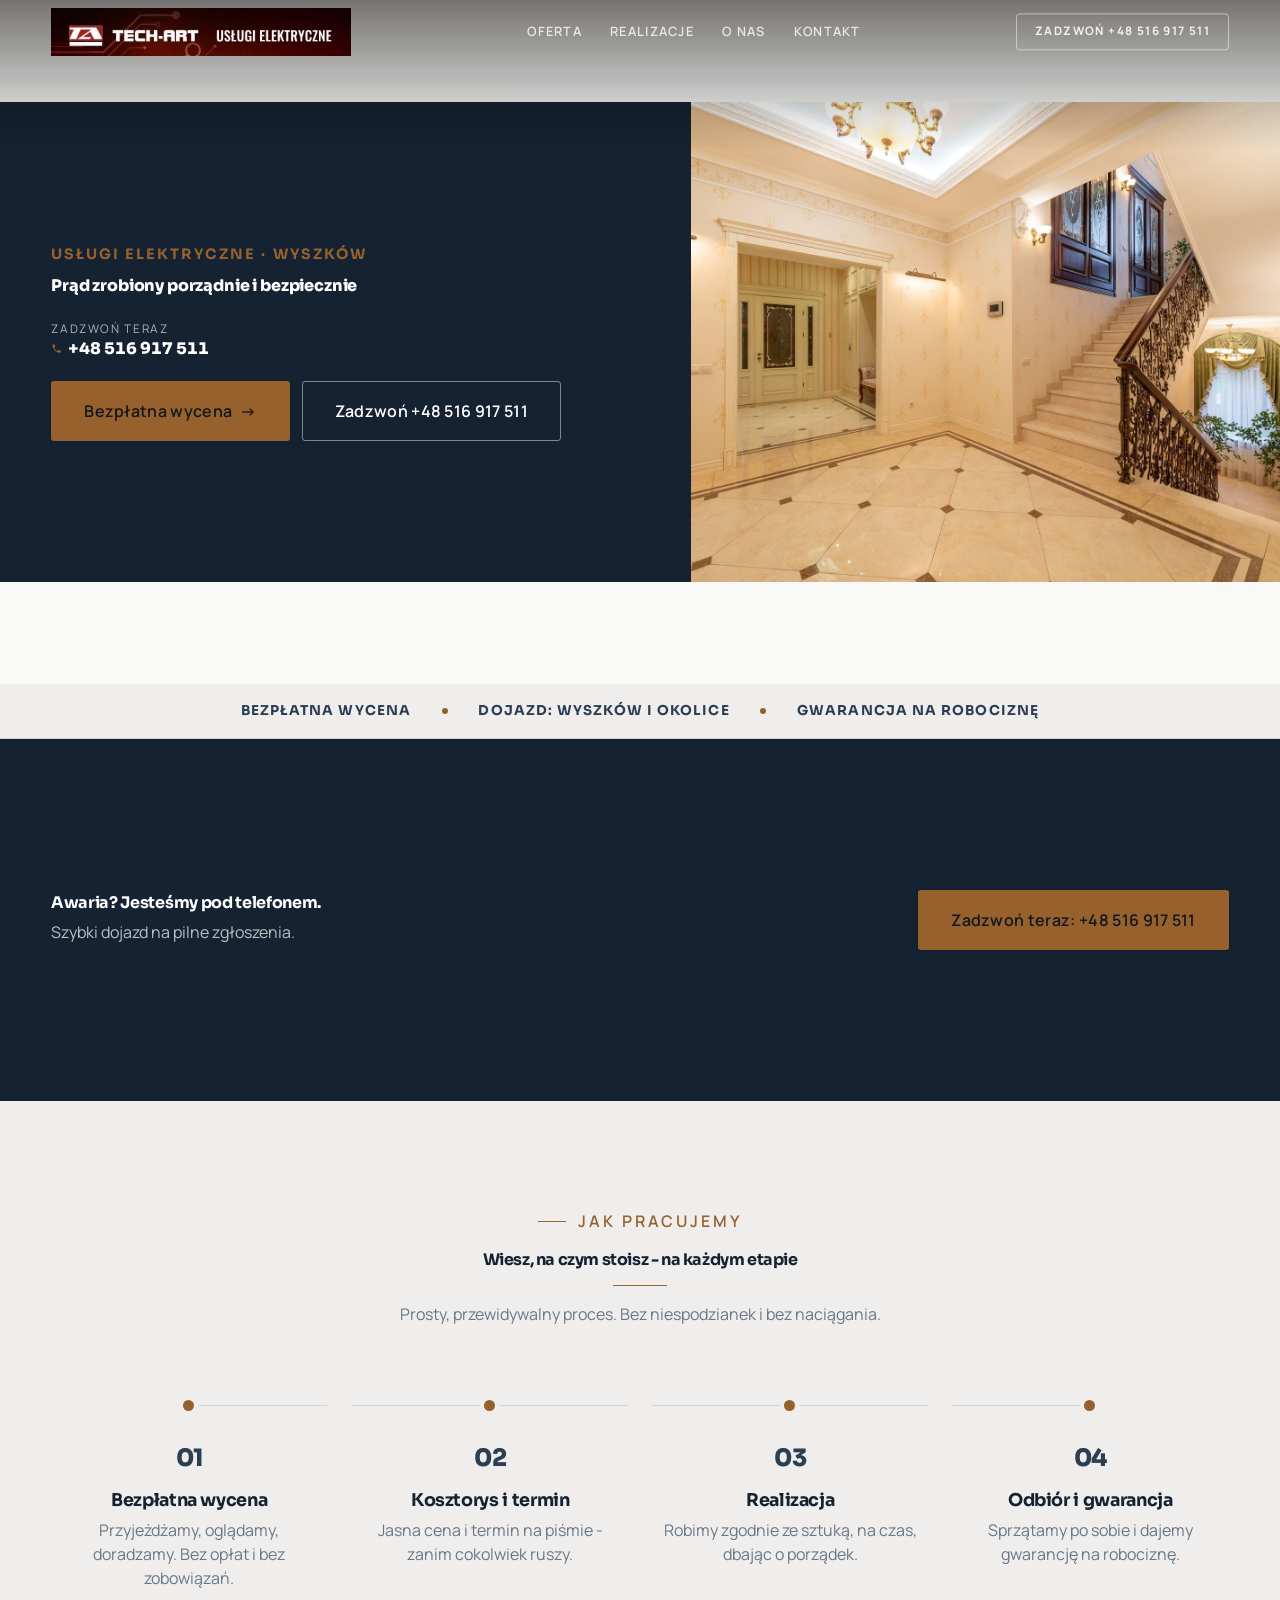
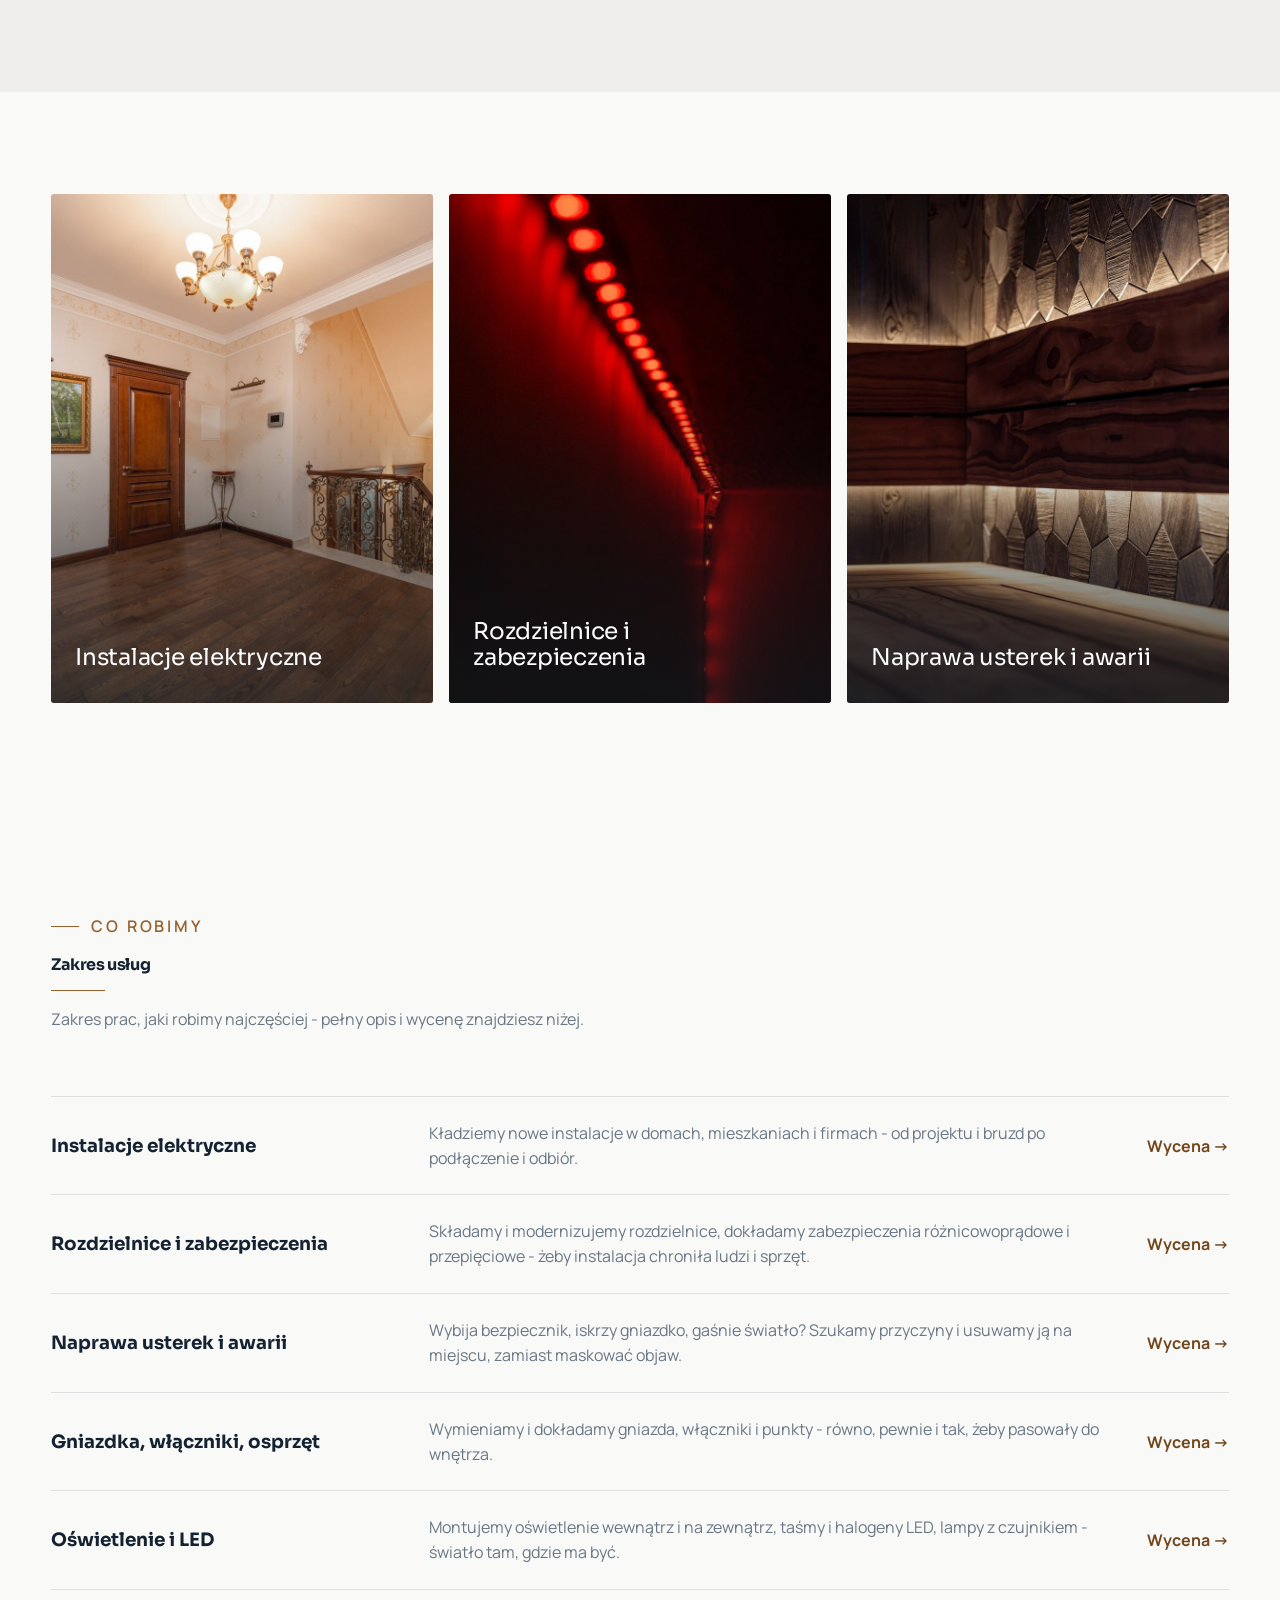
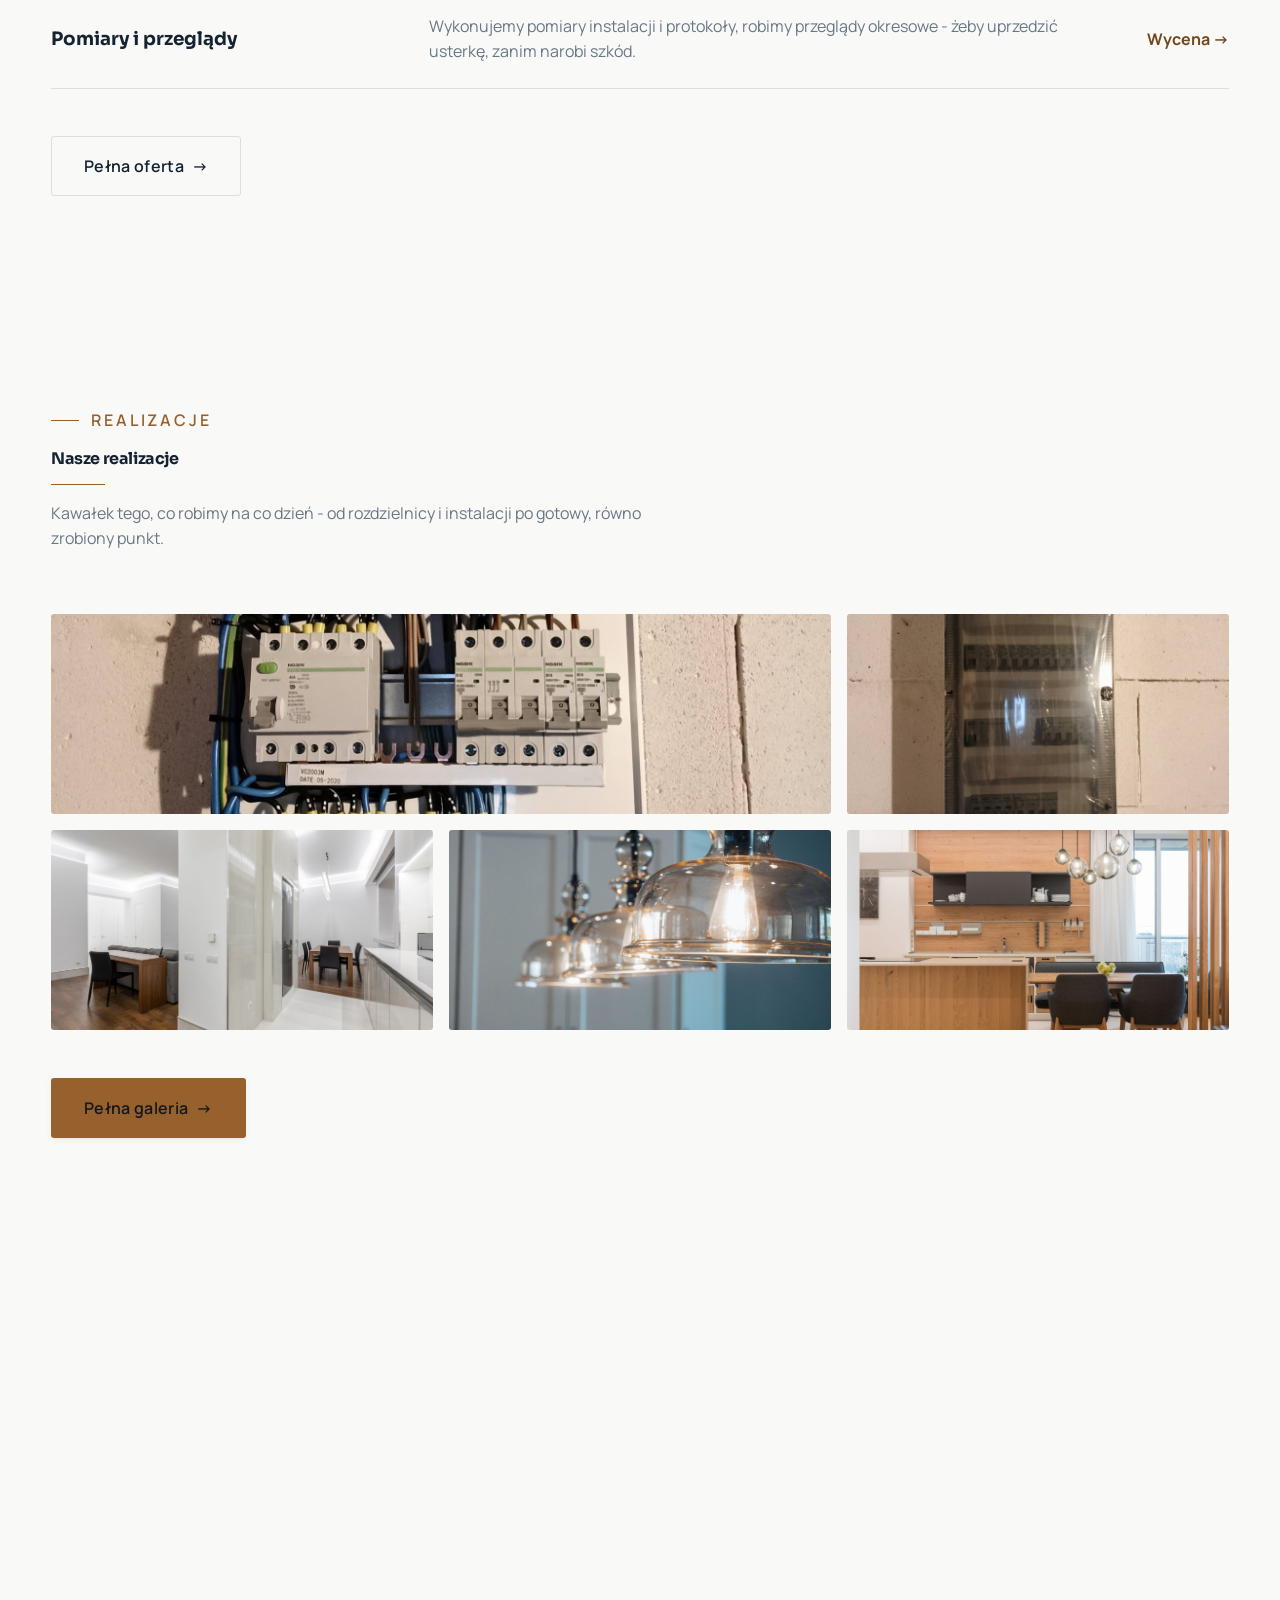
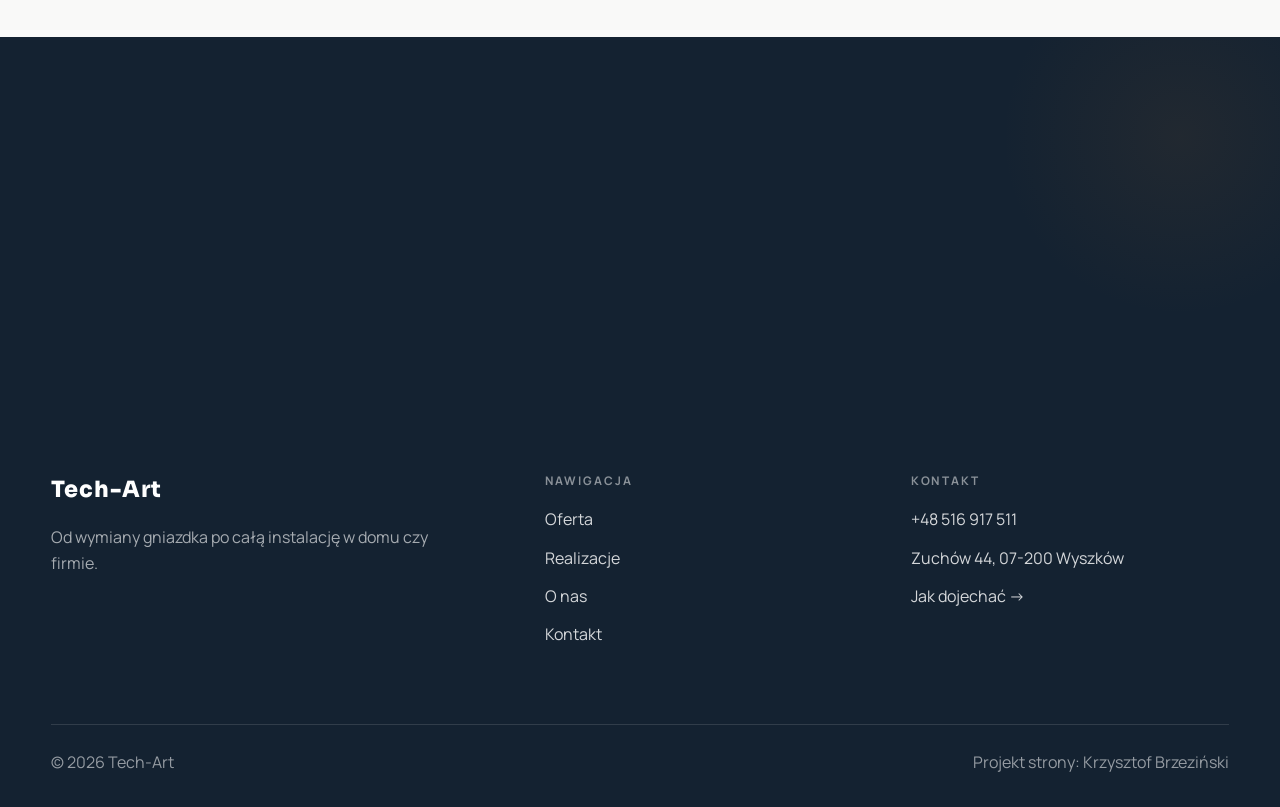
==== index.html @ 869742fd "Tech-Art - strona demo (usługi elektryczne, Wyszków)" ====
<!DOCTYPE html>
<html lang="pl">
<head>
<meta charset="UTF-8">
<meta name="viewport" content="width=device-width, initial-scale=1.0">
<title>Tech-Art - Elektryk · Wyszków</title>
<meta name="description" content="Tech-Art - usługi elektryczne, Wyszków i okolice. Instalacje, przyłącza, rozdzielnice, naprawa usterek i awarii, montaż oświetlenia i osprzętu. Pomiary i uprawnienia, wycena przed pracą, sprawny dojazd. Zadzwoń i umów termin.">
<link rel="preconnect" href="https://fonts.googleapis.com">
<link rel="preconnect" href="https://fonts.gstatic.com" crossorigin>
<link href="https://fonts.googleapis.com/css2?family=Sora:wght@600;700;800&family=Manrope:wght@400;500;600&display=swap" rel="stylesheet">
<link rel="stylesheet" href="assets/styles.css">
</head>
<body>

<header class="nav">
  <div class="wrap nav-inner">
    <a class="brand brand-has-logo" href="index.html"><img class="brand-logo" src="img/logo.png" alt="Tech-Art"></a>
    <nav class="nav-links">
      <a href="oferta.html">Oferta</a>
      <a href="realizacje.html">Realizacje</a>
      <a href="o-nas.html">O nas</a>
      <a href="kontakt.html">Kontakt</a>
      <a href="tel:+48516917511" class="btn btn-accent">Zadzwoń +48 516 917 511</a>
    </nav>
    <button class="nav-toggle" aria-label="Menu"><span></span><span></span><span></span></button>
  </div>
</header>

<section class="hero-fach">
  <img class="hf-photo" src="img/g3.jpg" alt="Tech-Art">
  <div class="hf-panel">
      <span class="hf-kicker">Usługi elektryczne · Wyszków</span>
      <h1 class="hf-title">Prąd zrobiony porządnie i bezpiecznie</h1>
      <a class="hf-phone" href="tel:+48516917511"><span class="hf-phone-lab">Zadzwoń teraz</span><span class="hf-phone-num"><svg class="ico-tel" width="16" height="16" viewBox="0 0 24 24" fill="none" aria-hidden="true"><path d="M6.6 10.8a15.5 15.5 0 0 0 6.6 6.6l2.2-2.2a1 1 0 0 1 1-.24 11.4 11.4 0 0 0 3.6.58 1 1 0 0 1 1 1V20a1 1 0 0 1-1 1A17 17 0 0 1 3 4a1 1 0 0 1 1-1h3.5a1 1 0 0 1 1 1c0 1.25.2 2.46.58 3.6a1 1 0 0 1-.25 1l-2.23 2.2Z" fill="currentColor"/></svg> +48 516 917 511</span></a>
      <div class="hf-actions">
        <a href="kontakt.html" class="btn btn-accent">Bezpłatna wycena <span class="arr">→</span></a>
        <a href="tel:+48516917511" class="btn btn-ghost hf-ghost">Zadzwoń +48 516 917 511</a>
      </div>
  </div>
</section>
<section class="fach-promise">
  <div class="wrap">
    <ul class="fp-row reveal"><li>Bezpłatna wycena</li><li>Dojazd: Wyszków i okolice</li><li>Gwarancja na robociznę</li></ul>
  </div>
</section>
<section class="awaria">
  <div class="wrap">
      <div class="reveal">
        <h3>Awaria? Jesteśmy pod telefonem.</h3>
        <p>Szybki dojazd na pilne zgłoszenia.</p>
      </div>
      <a class="btn btn-accent" href="tel:+48516917511">Zadzwoń teraz: +48 516 917 511</a>
  </div>
</section>
<section class="proces fachowcy">
  <div class="wrap">
    <div class="head center reveal">
      <span class="eyebrow">Jak pracujemy</span>
      <h2>Wiesz, na czym stoisz - na każdym etapie</h2>
      <p>Prosty, przewidywalny proces. Bez niespodzianek i bez naciągania.</p>
    </div>
    <ol class="proces-line">
      <li class="reveal"><span class="pno">01</span><h3>Bezpłatna wycena</h3><p>Przyjeżdżamy, oglądamy, doradzamy. Bez opłat i bez zobowiązań.</p></li>
      <li class="reveal"><span class="pno">02</span><h3>Kosztorys i termin</h3><p>Jasna cena i termin na piśmie - zanim cokolwiek ruszy.</p></li>
      <li class="reveal"><span class="pno">03</span><h3>Realizacja</h3><p>Robimy zgodnie ze sztuką, na czas, dbając o porządek.</p></li>
      <li class="reveal"><span class="pno">04</span><h3>Odbiór i gwarancja</h3><p>Sprzątamy po sobie i dajemy gwarancję na robociznę.</p></li>
    </ol>
  </div>
</section>
<section class="gateways-band">
  <div class="wrap">
    <div class="gateways">
      <a href="oferta.html" class="gateway reveal"><img src="img/g4.jpg" alt="Instalacje elektryczne" loading="lazy"><span class="g-ttl">Instalacje elektryczne</span></a>
      <a href="oferta.html" class="gateway reveal"><img src="img/g5.jpg" alt="Rozdzielnice i zabezpieczenia" loading="lazy"><span class="g-ttl">Rozdzielnice i zabezpieczenia</span></a>
      <a href="oferta.html" class="gateway reveal"><img src="img/g6.jpg" alt="Naprawa usterek i awarii" loading="lazy"><span class="g-ttl">Naprawa usterek i awarii</span></a>
    </div>
  </div>
</section>
<section class="fach-uslugi">
  <div class="wrap">
    <div class="head reveal">
      <span class="eyebrow">Co robimy</span>
      <h2>Zakres usług</h2>
      <p>Zakres prac, jaki robimy najczęściej - pełny opis i wycenę znajdziesz niżej.</p>
    </div>
    <ul class="fu-list">
      <li class="fu-row reveal"><div class="fu-name">Instalacje elektryczne</div><div class="fu-desc">Kładziemy nowe instalacje w domach, mieszkaniach i firmach - od projektu i bruzd po podłączenie i odbiór.</div><a class="fu-cta" href="kontakt.html">Wycena <span class="arr">→</span></a></li>
      <li class="fu-row reveal"><div class="fu-name">Rozdzielnice i zabezpieczenia</div><div class="fu-desc">Składamy i modernizujemy rozdzielnice, dokładamy zabezpieczenia różnicowoprądowe i przepięciowe - żeby instalacja chroniła ludzi i sprzęt.</div><a class="fu-cta" href="kontakt.html">Wycena <span class="arr">→</span></a></li>
      <li class="fu-row reveal"><div class="fu-name">Naprawa usterek i awarii</div><div class="fu-desc">Wybija bezpiecznik, iskrzy gniazdko, gaśnie światło? Szukamy przyczyny i usuwamy ją na miejscu, zamiast maskować objaw.</div><a class="fu-cta" href="kontakt.html">Wycena <span class="arr">→</span></a></li>
      <li class="fu-row reveal"><div class="fu-name">Gniazdka, włączniki, osprzęt</div><div class="fu-desc">Wymieniamy i dokładamy gniazda, włączniki i punkty - równo, pewnie i tak, żeby pasowały do wnętrza.</div><a class="fu-cta" href="kontakt.html">Wycena <span class="arr">→</span></a></li>
      <li class="fu-row reveal"><div class="fu-name">Oświetlenie i LED</div><div class="fu-desc">Montujemy oświetlenie wewnątrz i na zewnątrz, taśmy i halogeny LED, lampy z czujnikiem - światło tam, gdzie ma być.</div><a class="fu-cta" href="kontakt.html">Wycena <span class="arr">→</span></a></li>
      <li class="fu-row reveal"><div class="fu-name">Pomiary i przeglądy</div><div class="fu-desc">Wykonujemy pomiary instalacji i protokoły, robimy przeglądy okresowe - żeby uprzedzić usterkę, zanim narobi szkód.</div><a class="fu-cta" href="kontakt.html">Wycena <span class="arr">→</span></a></li>
    </ul>
    <div style="margin-top:var(--space-7)" class="reveal"><a href="oferta.html" class="btn btn-ghost">Pełna oferta <span class="arr">→</span></a></div>
  </div>
</section>
<section>
  <div class="wrap">
    <div class="head reveal">
      <span class="eyebrow">Realizacje</span>
      <h2>Nasze realizacje</h2>
      <p>Kawałek tego, co robimy na co dzień - od rozdzielnicy i instalacji po gotowy, równo zrobiony punkt.</p>
    </div>
    <div class="gallery">
      <div class="tile t-two3 reveal"><img src="img/g1.jpg" alt="Instalacja i podłączenie" loading="lazy"><div class="cap">Instalacja i podłączenie</div></div>
      <div class="tile t-third reveal"><img src="img/g2.jpg" alt="Rozdzielnica" loading="lazy"><div class="cap">Rozdzielnica</div></div>
      <div class="tile t-third reveal"><img src="img/g7.jpg" alt="Oświetlenie wnętrza" loading="lazy"><div class="cap">Oświetlenie wnętrza</div></div>
      <div class="tile t-third reveal"><img src="img/g8.jpg" alt="Tech-Art" loading="lazy"></div>
      <div class="tile t-third reveal"><img src="img/g9.jpg" alt="Tech-Art" loading="lazy"></div>
    </div>
    <div style="margin-top:var(--space-7)" class="reveal"><a href="realizacje.html" class="btn btn-accent">Pełna galeria <span class="arr">→</span></a></div>
  </div>
</section>
<section class="obszar">
  <div class="wrap">
    <div class="head center reveal">
      <span class="eyebrow">Obszar działania</span>
      <h2>Dojeżdżamy do Ciebie</h2>
    </div>
    <ul class="obszar-list reveal"><li class="is-home">Wyszków</li><li>+ okolice</li></ul>
  </div>
</section>
<section class="cta">
  <div class="wrap">
    <div class="reveal">
      <span class="eyebrow">Współpraca</span>
      <h2>Potrzebujesz fachowca? Wycenimy za darmo.</h2>
      <p>Zadzwoń lub napisz - przyjedziemy, obejrzymy i podamy jasną cenę. Bez zobowiązań.</p>
    </div>
    <div class="cta-actions reveal">
      <a href="kontakt.html" class="btn btn-light">Bezpłatna wycena <span class="arr">→</span></a>
      <a href="tel:+48516917511" class="btn btn-ghost" style="color:#fff;border-color:rgba(255,255,255,.3)">+48 516 917 511</a>
    </div>
  </div>
</section>

<footer>
  <div class="wrap">
    <div class="foot-grid">
      <div class="foot-brand">
        <div class="name">Tech-Art</div>
        <p>Od wymiany gniazdka po całą instalację w domu czy firmie.</p>
      </div>
      <div class="foot-col">
        <h4>Nawigacja</h4>
        <a href="oferta.html">Oferta</a>
        <a href="realizacje.html">Realizacje</a>
        <a href="o-nas.html">O nas</a>
        <a href="kontakt.html">Kontakt</a>
      </div>
      <div class="foot-col">
        <h4>Kontakt</h4>
        <a href="tel:+48516917511">+48 516 917 511</a>
        <p>Zuchów 44, 07-200 Wyszków</p>
        <a href="https://maps.google.com/?cid=8040928543461426084&g_mp=CiVnb29nbGUubWFwcy5wbGFjZXMudjEuUGxhY2VzLkdldFBsYWNlEAIYBCAA" target="_blank" rel="noopener">Jak dojechać →</a>
      </div>
    </div>
    <div class="foot-bot">
      <span>© 2026 Tech-Art</span>
      <span>Projekt strony: Krzysztof Brzeziński</span>
    </div>
  </div>
</footer>
<div class="sticky-call"><a class="sc-call" href="tel:+48516917511"><svg class="ico-tel" width="16" height="16" viewBox="0 0 24 24" fill="none" aria-hidden="true"><path d="M6.6 10.8a15.5 15.5 0 0 0 6.6 6.6l2.2-2.2a1 1 0 0 1 1-.24 11.4 11.4 0 0 0 3.6.58 1 1 0 0 1 1 1V20a1 1 0 0 1-1 1A17 17 0 0 1 3 4a1 1 0 0 1 1-1h3.5a1 1 0 0 1 1 1c0 1.25.2 2.46.58 3.6a1 1 0 0 1-.25 1l-2.23 2.2Z" fill="currentColor"/></svg> Zadzwoń</a><a class="sc-quote" href="kontakt.html">Bezpłatna wycena</a></div>

<script src="assets/main.js"></script>
</body>
</html>
---- assets/styles.css ----
/* ============================================================
   STOLBASZ — premium, architektoniczny B2B fit-out
   Jasna paleta, zero brązu. System wg premium-web-craft.
   Projekt strony: Krzysztof Brzeziński
   ============================================================ */

:root{
  /* PALETA — jasna, architektoniczna, chłodna */
  --paper:#f5f7fa;          /* główne tło */
  --paper-2:#e7edf3;        /* sekcje alternatywne (chłodny jasny szary) */
  --paper-3:#e7edf3;        /* delikatne wypełnienia */
  --ink:#142231;            /* tekst główny — chłodny grafit */
  --ink-soft:#2c3e52;       /* nagłówki drugorzędne */
  --muted:#697785;          /* tekst poboczny */
  --line:rgba(20,34,49,.12);/* hairline */
  --accent:#e8a00c;         /* stonowany petrol-slate — jedyny akcent */
  --accent-d:#c47f06;
  --accent-soft:rgba(232,160,12,.10);
  --dark:#142231;           /* sekcje ciemne (stopka/CTA) */

  /* ODSTĘPY — skala 4/8 */
  --space-1:4px; --space-2:8px; --space-3:12px; --space-4:16px; --space-5:24px;
  --space-6:32px; --space-7:48px; --space-8:64px; --space-9:96px; --space-10:128px;

  /* TYPOGRAFIA — fluid clamp() */
  --text-sm:clamp(.82rem,.8rem+.1vw,.9rem);
  --text-base:clamp(1rem,.97rem+.15vw,1.1rem);
  --text-lg:clamp(1.12rem,1.05rem+.3vw,1.3rem);
  --text-h3:clamp(1.2rem,1.1rem+.5vw,1.5rem);
  --text-h2:clamp(1.9rem,1.5rem+1.9vw,2.8rem);
  --text-h1:clamp(2.6rem,1.9rem+3.6vw,4.6rem);

  /* PROMIENIE — architektoniczne, raczej ostre */
  --r-sm:3px; --r-md:6px; --r-lg:10px;

  /* RUCH */
  --ease:cubic-bezier(.25,.46,.45,.94); --dur:.24s;

  /* CIENIE — miękkie, warstwowe */
  --sh-sm:0 1px 2px rgba(16,24,32,.04), 0 2px 8px rgba(16,24,32,.05);
  --sh-md:0 2px 6px rgba(16,24,32,.05), 0 12px 28px -8px rgba(16,24,32,.12);
  --sh-lg:0 6px 14px rgba(16,24,32,.07), 0 26px 56px -18px rgba(16,24,32,.22);

  --hairline:1px solid var(--line);

  --font-display:'Sora','Manrope',sans-serif;
  --font-body:'Manrope',sans-serif;
}

*{box-sizing:border-box;margin:0;padding:0}
html{scroll-behavior:smooth}
body{
  font-family:var(--font-body);
  font-size:var(--text-base);
  line-height:1.65;
  color:var(--ink);
  background:var(--paper);
  -webkit-font-smoothing:antialiased;
  text-rendering:optimizeLegibility;
}
img{max-width:100%;display:block}
a{color:inherit;text-decoration:none}

.wrap{width:min(92%,1180px);margin-inline:auto}
section{padding-block:clamp(52px,6.5vw,96px)}

h1,h2,h3{font-family:var(--font-display);font-weight:700;line-height:1.08;letter-spacing:-.02em;color:var(--ink)}
h1{font-size:var(--text-h1);letter-spacing:-.035em}
h2{font-size:var(--text-h2);letter-spacing:-.025em}
h3{font-size:var(--text-h3)}
p{max-width:65ch}

.eyebrow{
  font-family:var(--font-body);
  font-size:var(--text-sm);
  font-weight:600;
  letter-spacing:.18em;
  text-transform:uppercase;
  color:var(--accent);
  display:inline-flex;align-items:center;gap:var(--space-3);
}
.eyebrow::before{content:"";width:28px;height:1px;background:var(--accent);display:inline-block}

.muted{color:var(--muted)}
.lead{font-size:var(--text-lg);line-height:1.55;color:var(--ink-soft);max-width:50ch}

/* ---------- BUTTONS ---------- */
.btn{
  display:inline-flex;align-items:center;gap:var(--space-2);
  font-weight:600;font-size:var(--text-sm);letter-spacing:.02em;
  padding:var(--space-4) var(--space-6);
  border-radius:var(--r-sm);
  transition:transform var(--dur) var(--ease),box-shadow var(--dur) var(--ease),background var(--dur) var(--ease);
  cursor:pointer;border:1px solid transparent;
}
.btn-accent{background:var(--accent);color:#fff;box-shadow:var(--sh-sm)}
.btn-accent:hover{background:var(--accent-d);transform:translateY(-2px);box-shadow:var(--sh-md)}
.btn-accent:active{transform:translateY(0);box-shadow:var(--sh-sm)}
.btn-ghost{background:transparent;color:var(--ink);border-color:var(--line)}
.btn-ghost:hover{border-color:var(--accent);color:var(--accent);transform:translateY(-2px)}
.btn-light{background:#fff;color:var(--ink);box-shadow:var(--sh-sm)}
.btn-light:hover{transform:translateY(-2px);box-shadow:var(--sh-md)}
.btn .arr{transition:transform var(--dur) var(--ease)}
.btn:hover .arr{transform:translateX(4px)}

/* ---------- NAV ---------- */
.nav{
  position:sticky;top:0;z-index:50;
  background:color-mix(in srgb,var(--paper) 88%,transparent);
  backdrop-filter:saturate(140%) blur(10px);
  border-bottom:var(--hairline);
}
.nav-inner{display:flex;align-items:center;justify-content:space-between;height:72px}
.brand{display:flex;flex-direction:column;line-height:1}
.brand .name{font-family:var(--font-display);font-weight:800;font-size:1.35rem;letter-spacing:.04em}
.brand .sub{font-size:.62rem;letter-spacing:.34em;text-transform:uppercase;color:var(--muted);margin-top:5px}
.nav-links{display:flex;align-items:center;gap:var(--space-6)}
.nav-links a{font-size:var(--text-sm);font-weight:500;color:var(--ink-soft);position:relative;padding-block:4px;transition:color var(--dur) var(--ease)}
.nav-links a::after{content:"";position:absolute;left:0;bottom:0;width:0;height:1.5px;background:var(--accent);transition:width var(--dur) var(--ease)}
.nav-links a:hover,.nav-links a.active{color:var(--ink)}
.nav-links a:hover::after,.nav-links a.active::after{width:100%}
.nav-links .btn{padding:var(--space-2) var(--space-5)}
/* przyciski w nav: właściwy kolor (przebij .nav-links a) + bez podkreślenia */
.nav-links a.btn-accent{color:#fff}
.nav-links a.btn-ghost,.nav-links a.btn-light{color:var(--ink)}
.nav-links a.btn::after{display:none}
.nav-toggle{display:none;background:none;border:none;cursor:pointer;flex-direction:column;gap:5px;padding:8px}
.nav-toggle span{width:24px;height:2px;background:var(--ink);transition:var(--dur)}

/* ---------- HERO (split) ---------- */
.hero{position:relative;overflow:hidden;border-bottom:var(--hairline)}
.hero-grid{display:grid;grid-template-columns:1.05fr .95fr;gap:clamp(24px,4vw,60px);align-items:center;
  padding-block:clamp(36px,4.5vw,64px)}
.hero-copy .eyebrow{margin-bottom:var(--space-5)}
.hero-copy h1{margin-bottom:var(--space-5)}
.hero-copy .lead{margin-bottom:var(--space-7)}
.hero-actions{display:flex;flex-wrap:wrap;gap:var(--space-4)}
.hero-art{position:relative;aspect-ratio:4/3;border-radius:var(--r-lg);overflow:hidden;box-shadow:var(--sh-lg)}
.hero-art img{width:100%;height:100%;object-fit:cover}
.hero-art::after{content:"";position:absolute;inset:0;background:linear-gradient(180deg,transparent 55%,rgba(18,24,28,.28))}
.hero-badge{position:absolute;left:var(--space-5);bottom:var(--space-5);z-index:2;
  background:rgba(252,252,251,.94);backdrop-filter:blur(4px);
  border-radius:var(--r-md);padding:var(--space-4) var(--space-5);box-shadow:var(--sh-md);max-width:78%}
.hero-badge strong{display:block;font-family:var(--font-display);font-size:1rem;letter-spacing:-.01em}
.hero-badge span{font-size:var(--text-sm);color:var(--muted)}

/* ---------- HERO duży / kinowy (strona główna) ---------- */
.hero-cine{position:relative;min-height:clamp(560px,82vh,840px);min-height:clamp(560px,82svh,840px);display:flex;align-items:center;overflow:hidden;border-bottom:var(--hairline)}
.hero-cine>img{position:absolute;inset:0;width:100%;height:100%;object-fit:cover;z-index:0}
.hero-cine::after{content:"";position:absolute;inset:0;z-index:1;
  background:linear-gradient(95deg,rgba(13,18,23,.86) 0%,rgba(13,18,23,.64) 32%,rgba(13,18,23,.24) 62%,rgba(13,18,23,.04) 100%)}
.hero-cine .wrap{position:relative;z-index:2;padding-block:var(--space-8)}
.hero-cine .hero-copy{max-width:660px}
.hero-cine .eyebrow{color:#fff;margin-bottom:var(--space-5)}
.hero-cine .eyebrow::before{background:#fff}
.hero-cine h1{color:#fff;margin-bottom:var(--space-5);font-size:clamp(2.9rem,2rem+4.4vw,5.2rem)}
.hero-cine .lead{color:rgba(255,255,255,.92);max-width:48ch;margin-bottom:var(--space-7)}
.hero-cine .hero-actions{display:flex;flex-wrap:wrap;gap:var(--space-4)}
@media(max-width:680px){
  .hero-cine{min-height:clamp(520px,76vh,640px);min-height:clamp(520px,76svh,640px);align-items:flex-end}
  .hero-cine::after{background:linear-gradient(0deg,rgba(13,18,23,.9) 6%,rgba(13,18,23,.45) 55%,rgba(13,18,23,.25) 100%)}
  .hero-cine .wrap{padding-bottom:var(--space-9)}
}

/* full-bleed hero variant (podstrony) */
.pagehead{position:relative;min-height:46vh;min-height:46svh;display:flex;align-items:flex-end;overflow:hidden;border-bottom:var(--hairline)}
.pagehead img{position:absolute;inset:0;width:100%;height:100%;object-fit:cover}
.pagehead::after{content:"";position:absolute;inset:0;background:linear-gradient(180deg,rgba(18,24,28,.25),rgba(18,24,28,.62))}
.pagehead .wrap{position:relative;z-index:2;padding-block:var(--space-9);color:#fff}
.pagehead h1{color:#fff;max-width:18ch}
.pagehead .eyebrow{color:#fff}
.pagehead .eyebrow::before{background:#fff}
.pagehead p{color:rgba(255,255,255,.86);margin-top:var(--space-4);max-width:54ch}

/* ---------- STRIP (pasek skrótów / liczby) ---------- */
.strip{background:var(--dark);color:#fff}
.strip .wrap{display:grid;grid-template-columns:repeat(4,1fr);gap:var(--space-6);padding-block:var(--space-8)}
.strip .item .k{font-family:var(--font-display);font-size:clamp(1.6rem,1.2rem+1.4vw,2.4rem);font-weight:800;letter-spacing:-.02em;color:#fff}
.strip .item .v{font-size:var(--text-sm);color:rgba(255,255,255,.66);margin-top:var(--space-2);line-height:1.45}
.strip .item{border-left:2px solid var(--accent);padding-left:var(--space-5)}

/* ---------- SECTION HEAD ---------- */
.head{max-width:48rem;margin-bottom:var(--space-8)}
.head.center{margin-inline:auto;text-align:center}
.head .eyebrow{margin-bottom:var(--space-4)}
.head h2{margin-bottom:var(--space-4)}
.head p{color:var(--muted);font-size:var(--text-lg);line-height:1.55}
.head.center p{margin-inline:auto}

/* ---------- INTRO SPLIT ---------- */
.split{display:grid;grid-template-columns:.92fr 1.08fr;gap:clamp(28px,5vw,80px);align-items:center}
.split.rev{grid-template-columns:1.08fr .92fr}
.split.rev .split-art{order:-1}
.split-art{position:relative;aspect-ratio:5/4;border-radius:var(--r-lg);overflow:hidden;box-shadow:var(--sh-lg)}
.split-art img{width:100%;height:100%;object-fit:cover}
.split-copy h2{margin-bottom:var(--space-5)}
.split-copy p+p{margin-top:var(--space-4)}
.split-copy .btn{margin-top:var(--space-6)}

/* ---------- SERVICES (zakres) ---------- */
.svc-grid{display:grid;grid-template-columns:repeat(auto-fit,minmax(280px,1fr));gap:var(--space-5)}
.svc{background:#fff;border:var(--hairline);border-radius:var(--r-md);padding:var(--space-7) var(--space-6);
  transition:transform var(--dur) var(--ease),box-shadow var(--dur) var(--ease),border-color var(--dur) var(--ease);
  position:relative;overflow:hidden}
.svc::before{content:"";position:absolute;left:0;top:0;width:3px;height:0;background:var(--accent);transition:height var(--dur) var(--ease)}
.svc:hover{transform:translateY(-4px);box-shadow:var(--sh-md);border-color:transparent}
.svc:hover::before{height:100%}
.svc .ic{font-family:var(--font-display);font-size:.8rem;font-weight:700;letter-spacing:.12em;color:var(--accent);margin-bottom:var(--space-4)}
.svc h3{margin-bottom:var(--space-3);font-size:1.22rem}
.svc p{color:var(--muted);font-size:var(--text-base);line-height:1.6}

/* big detailed service rows */
.svc-row{display:grid;grid-template-columns:.8fr 1.2fr;gap:clamp(20px,4vw,60px);align-items:center;padding-block:var(--space-8)}
.svc-row+.svc-row{border-top:var(--hairline)}
.svc-row.rev{grid-template-columns:1.2fr .8fr}
.svc-row.rev .svc-row-art{order:-1}
.svc-row-art{aspect-ratio:4/3;border-radius:var(--r-md);overflow:hidden;box-shadow:var(--sh-md)}
.svc-row-art img{width:100%;height:100%;object-fit:cover}
.svc-row h3{font-size:1.5rem;margin-bottom:var(--space-4)}
.svc-row .num{font-family:var(--font-display);font-size:.85rem;font-weight:700;letter-spacing:.14em;color:var(--accent);display:block;margin-bottom:var(--space-3)}
.svc-row ul{list-style:none;margin-top:var(--space-4);display:flex;flex-direction:column;gap:var(--space-2)}
.svc-row li{position:relative;padding-left:var(--space-5);color:var(--muted);font-size:var(--text-base)}
.svc-row li::before{content:"";position:absolute;left:0;top:.62em;width:8px;height:1px;background:var(--accent)}

/* ---------- GALLERY (realizacje) ---------- */
.gallery{display:grid;grid-template-columns:repeat(12,1fr);gap:var(--space-4);grid-auto-rows:200px}
/* GALERIA MASONRY — pionowe zdjęcia (portrety beauty/wellness) bez przycinania: kolumny, height auto */
.gallery-masonry{column-count:3;column-gap:var(--space-4)}
@media(max-width:900px){.gallery-masonry{column-count:2}}
@media(max-width:560px){.gallery-masonry{column-count:1}}
.gallery-masonry .m-tile{break-inside:avoid;margin:0 0 var(--space-4);padding:0;position:relative;overflow:hidden;border-radius:var(--r-md);border:1px solid var(--line)}
.gallery-masonry .m-tile img{width:100%;height:auto;display:block}
.gallery-masonry .m-tile .cap{position:absolute;left:0;right:0;bottom:0;padding:var(--space-4);color:#fff;background:linear-gradient(0deg,rgba(0,0,0,.55),transparent);font-size:var(--text-sm)}
.gallery-masonry .m-tile .cap small{display:block;font-weight:400;opacity:.78;letter-spacing:.04em;text-transform:uppercase;font-size:.66rem;margin-top:3px}
.tile{position:relative;overflow:hidden;border-radius:var(--r-md);box-shadow:var(--sh-sm);
  transition:transform var(--dur) var(--ease),box-shadow var(--dur) var(--ease)}
.tile img{width:100%;height:100%;object-fit:cover;transition:transform .6s var(--ease)}
.tile:hover{box-shadow:var(--sh-md)}
.tile:hover img{transform:scale(1.05)}
.tile .cap{position:absolute;left:0;right:0;bottom:0;padding:var(--space-5) var(--space-4) var(--space-4);
  background:linear-gradient(transparent,rgba(18,24,28,.78));color:#fff;
  font-size:var(--text-sm);font-weight:600;letter-spacing:.01em;
  opacity:0;transform:translateY(8px);transition:var(--dur) var(--ease)}
.tile:hover .cap{opacity:1;transform:translateY(0)}
.tile .cap small{display:block;font-weight:400;opacity:.78;letter-spacing:.04em;text-transform:uppercase;font-size:.66rem;margin-top:3px}
/* bento spans */
.t-wide{grid-column:span 6}
.t-tall{grid-column:span 6;grid-row:span 2}
.t-std{grid-column:span 6}
.t-third{grid-column:span 4}
.t-two3{grid-column:span 8}

/* ---------- TRUST / WIARYGODNOŚĆ ---------- */
.trust{background:var(--paper-2)}
.trust-grid{display:grid;grid-template-columns:repeat(auto-fit,minmax(240px,1fr));gap:var(--space-5);margin-top:var(--space-7)}
.trust-card{background:#fff;border-radius:var(--r-md);padding:var(--space-7) var(--space-6);box-shadow:var(--sh-sm);border-top:3px solid var(--accent)}
.trust-card .big{font-family:var(--font-display);font-size:clamp(1.8rem,1.3rem+1.6vw,2.6rem);font-weight:800;letter-spacing:-.02em;color:var(--ink);line-height:1}
.trust-card h3{font-size:1.12rem;margin:var(--space-3) 0 var(--space-2)}
.trust-card p{color:var(--muted);font-size:var(--text-base);line-height:1.55}

/* ---------- CTA band ---------- */
.cta{background:var(--dark);color:#fff;position:relative;overflow:hidden}
.cta .wrap{display:grid;grid-template-columns:1.4fr .6fr;gap:var(--space-7);align-items:center;position:relative;z-index:2}
.cta h2{color:#fff;max-width:20ch}
.cta p{color:rgba(255,255,255,.74);margin-top:var(--space-4)}
.cta-actions{display:flex;flex-direction:column;gap:var(--space-3);align-items:flex-start}
.cta::before{content:"";position:absolute;right:-80px;top:-80px;width:360px;height:360px;border-radius:50%;
  background:radial-gradient(circle,var(--accent-soft),transparent 70%)}

/* ---------- CONTACT ---------- */
.contact-grid{display:grid;grid-template-columns:.85fr 1.15fr;gap:clamp(28px,4vw,56px);align-items:start}
.info-list{display:flex;flex-direction:column;gap:var(--space-2)}
.info-row{display:flex;gap:var(--space-4);align-items:flex-start;padding-block:var(--space-4);border-bottom:var(--hairline)}
.info-row .ic{flex:none;width:42px;height:42px;display:grid;place-items:center;border-radius:50%;
  background:var(--accent-soft);color:var(--accent);font-size:1.05rem}
.info-row .lbl{font-size:.72rem;letter-spacing:.14em;text-transform:uppercase;color:var(--muted)}
.info-row .val{font-weight:600;font-size:var(--text-base);margin-top:2px}
.info-row a.val:hover{color:var(--accent)}
.map{border:none;border-radius:var(--r-lg);box-shadow:var(--sh-md);width:100%;height:100%;min-height:380px;filter:grayscale(.2) contrast(1.02)}
.form{background:#fff;border:var(--hairline);border-radius:var(--r-lg);padding:clamp(24px,3vw,40px);box-shadow:var(--sh-sm)}
.form .fld{margin-bottom:var(--space-5)}
.form label{display:block;font-size:var(--text-sm);font-weight:600;margin-bottom:var(--space-2)}
.form input,.form textarea{width:100%;font-family:inherit;font-size:var(--text-base);color:var(--ink);
  padding:var(--space-4);border:var(--hairline);border-radius:var(--r-sm);background:var(--paper);transition:border-color var(--dur)}
.form input:focus,.form textarea:focus{outline:none;border-color:var(--accent);background:#fff}
.form textarea{resize:vertical;min-height:120px}
.form .note{font-size:var(--text-sm);color:var(--muted);margin-top:var(--space-3)}

/* ---------- FOOTER ---------- */
footer{background:var(--dark);color:#fff;padding-block:var(--space-9) var(--space-6)}
.foot-grid{display:grid;grid-template-columns:1.4fr 1fr 1fr;gap:var(--space-7);margin-bottom:var(--space-8)}
.foot-brand .name{font-family:var(--font-display);font-weight:800;font-size:1.4rem;letter-spacing:.04em}
.foot-brand p{color:rgba(255,255,255,.62);margin-top:var(--space-4);font-size:var(--text-base);max-width:38ch}
.foot-col h4{font-size:.74rem;letter-spacing:.16em;text-transform:uppercase;color:rgba(255,255,255,.5);margin-bottom:var(--space-4)}
.foot-col a,.foot-col p{display:block;color:rgba(255,255,255,.82);font-size:var(--text-base);margin-bottom:var(--space-3)}
.foot-col a:hover{color:#fff}
.foot-bot{border-top:1px solid rgba(255,255,255,.12);padding-top:var(--space-5);display:flex;justify-content:space-between;flex-wrap:wrap;gap:var(--space-3);
  font-size:var(--text-sm);color:rgba(255,255,255,.55)}
.foot-bot a:hover{color:#fff}

/* ---------- REVEAL ---------- */
.reveal{opacity:0;transform:translateY(22px);transition:opacity .6s var(--ease),transform .6s var(--ease)}
.reveal.in{opacity:1;transform:none}

/* ---------- RESPONSIVE ---------- */
@media(max-width:920px){
  .hero-grid,.split,.split.rev,.svc-row,.svc-row.rev,.cta .wrap,.contact-grid,.foot-grid{grid-template-columns:1fr}
  .split.rev .split-art,.svc-row.rev .svc-row-art{order:0}
  .hero-art{aspect-ratio:16/10;max-height:420px}
  .strip .wrap{grid-template-columns:repeat(2,1fr);gap:var(--space-7)}
  .gallery{grid-auto-rows:180px}
  .t-wide,.t-tall,.t-std,.t-third,.t-two3{grid-column:span 6}
  .t-tall{grid-row:span 1}
  .cta-actions{flex-direction:row;flex-wrap:wrap}
  .foot-grid{gap:var(--space-6)}
}
@media(max-width:680px){
  .nav-links{position:fixed;inset:72px 0 auto 0;background:var(--paper);flex-direction:column;align-items:stretch;
    gap:0;padding:var(--space-4) 6%;border-bottom:var(--hairline);box-shadow:var(--sh-md);
    transform:translateY(-120%);transition:transform var(--dur) var(--ease)}
  .nav-links.open{transform:translateY(0)}
  .nav-links a{padding-block:var(--space-4);border-bottom:var(--hairline)}
  .nav-links .btn{margin-top:var(--space-3);justify-content:center}
  .nav-toggle{display:flex}
  .strip .wrap{grid-template-columns:1fr}
  .gallery{grid-template-columns:repeat(6,1fr)}
  .foot-grid{grid-template-columns:1fr}
}
@media(prefers-reduced-motion:reduce){
  *{animation-duration:.01ms!important;transition:none!important}
  .reveal{opacity:1!important;transform:none!important}
  html{scroll-behavior:auto}
}

/* ============================================================
   PREMIUM LAYER — destylat deep-researchu branż (anty-AI, spokój).
   Zmienne STOLBASZ (--accent/--ink/--paper/--line/--dark). Ruch ledwo
   zauważalny, krzywa cubic-bezier(.16,.84,.44,1); prefers-reduced-motion
   pokryte blanketem wyżej. Karty hairline zamiast cieni = #1 sygnał „nie-AI".
   ============================================================ */

/* więcej oddechu między sekcjami (liderzy: 110-130px) */
section{padding-block:clamp(64px,8vw,128px)}

/* 1) Aksamitny reveal — dłuższa, miękka krzywa zamiast „skoku" */
.reveal{transition:opacity .9s cubic-bezier(.16,.84,.44,1),transform .9s cubic-bezier(.16,.84,.44,1);will-change:opacity,transform}
/* stagger TYLKO w galerii (tam pozycja = porządek dzieci) */
.gallery .reveal:nth-child(2){transition-delay:.07s}
.gallery .reveal:nth-child(3){transition-delay:.14s}
.gallery .reveal:nth-child(4){transition-delay:.21s}
.gallery .reveal:nth-child(5){transition-delay:.28s}
.gallery .reveal:nth-child(6){transition-delay:.35s}

/* 2) Hero STATYCZNY na .hero-cine — Ken Burns CAŁKIEM WYŁĄCZONY 26.06 (3. zgłoszenie Szymona).
   GENEZA: animowanie scale na <img> hero z teksturami (cegły/framugi) re-samplinguje obraz
   klatka po klatce → na części ekranów drobne drganie/shimmer = „heroshot się trzęsie".
   translateY usunięto wcześniej, scale-only + will-change/GPU NIE wystarczyły do GWARANCJI gładkości.
   Krzysztof zażądał pewności („make sure, że błąd się nie pojawi") > efekt. Zero animacji = 0% drgania.
   Delikatny zoom zostaje TYLKO w pełnoekranowych hero gastro/studio (hg-bg/hs-bg — tło, inny
   mechanizm, chwalone, nigdy nie zgłaszane). NIE wracać do KB na .hero-cine bez realnego testu
   na sprzęcie klienta — to ryzyko regresji „trzęsienia”. */
/* BEZPIECZNY "wow" na hero = jednorazowy FADE-IN (opacity), nie zoom.
   opacity nie dotyka bitmapy → gładkie na KAŻDYM zdjęciu/ekranie/GPU, zero ryzyka migotania.
   Geometryczny ruch (scale/translate) na .hero-cine jest ZAKAZANY (bramka pilnuje). */
@keyframes heroFade{from{opacity:0}to{opacity:1}}
.hero-cine>img{transform:none;animation:heroFade 1.1s ease-out both}

/* 3) Akcentowy hairline pod nagłówkiem sekcji, który „rysuje się" przy wejściu */
.head h2{position:relative;padding-bottom:18px}
.head h2::after{content:"";position:absolute;left:0;bottom:0;height:1px;width:0;background:var(--accent);transition:width 1s cubic-bezier(.16,.84,.44,1) .15s}
.head.center h2::after{left:50%;transform:translateX(-50%)}
.head.reveal.in h2::after,.head.center.reveal.in h2::after{width:54px}

/* 4) Karty HAIRLINE zamiast cieni/zaokrągleń (najmocniejszy anty-AI detal) */
.svc{background:transparent;border:1px solid var(--line);border-radius:var(--r-sm);box-shadow:none}
.svc:hover{box-shadow:none;border-color:var(--accent);transform:translateY(-3px)}
.trust-card{background:transparent;box-shadow:none;border:1px solid var(--line);border-top:2px solid var(--accent);border-radius:var(--r-sm)}
.tile{box-shadow:none;border-radius:var(--r-sm)}
.tile:hover{box-shadow:none}

/* 5) Sticky-nav kondensuje się po przewinięciu (sygnał dopracowania) */
.nav{transition:box-shadow .4s ease,background .4s ease}
.nav.is-stuck{box-shadow:0 1px 0 var(--line),0 14px 30px -24px rgba(0,0,0,.45)}
.nav-inner{transition:height .35s var(--ease)}
.nav.is-stuck .nav-inner{height:60px}

/* 6) MANIFESTO — pełnoekranowy cytat-bohater (zastępuje generyczne „Dlaczego my") */
.manifesto{background:var(--paper-2);text-align:center}
.manifesto .wrap{max-width:60rem}
.manifesto p{font-family:var(--font-display);font-style:italic;font-size:clamp(1.6rem,1rem+2.4vw,2.8rem);line-height:1.32;color:var(--ink-soft);margin-inline:auto;max-width:26ch;position:relative;padding-top:var(--space-8)}
.manifesto p::before{content:"";position:absolute;top:0;left:50%;transform:translateX(-50%);width:54px;height:1px;background:var(--accent)}
.manifesto p span{color:var(--accent);font-style:italic}

/* 7) GATEWAYS — 3 duże bramy-zdjęcia (zamiast paska menu usług) */
.gateways{display:grid;grid-template-columns:repeat(3,1fr);gap:var(--space-4)}
.gateway{position:relative;aspect-ratio:3/4;overflow:hidden;border-radius:var(--r-sm);display:block}
.gateway img{width:100%;height:100%;object-fit:cover;transition:transform .8s var(--ease),filter .5s var(--ease)}
.gateway::after{content:"";position:absolute;inset:0;background:linear-gradient(180deg,transparent 38%,rgba(18,24,28,.74))}
.gateway:hover img{transform:scale(1.05);filter:brightness(1.05)}
.gateway .g-ttl{position:absolute;left:0;right:0;bottom:0;z-index:2;padding:var(--space-6) var(--space-5);color:#fff;font-family:var(--font-display);font-size:1.45rem;letter-spacing:-.01em;line-height:1.15}
.gateway .g-ttl small{display:block;font-family:var(--font-body);font-size:var(--text-sm);font-weight:400;opacity:.82;letter-spacing:.03em;margin-top:5px}
@media(max-width:760px){.gateways{grid-template-columns:1fr}.gateway{aspect-ratio:16/10}}

/* 8) LOGO klienta w nagłówku (gdy podane --logo) */
/* 52px domyślnie (feedback Bartka 06.07.2026: 40px ginęło, uwaga padła 3x; ~56px sprawdzone na żywym demie anna-borowiec-makeup) */
.brand-logo{height:64px;width:auto;max-width:300px;object-fit:contain;display:block}
.nav.is-stuck .brand-logo{height:52px}
@media(max-width:680px){.brand-logo{height:46px;max-width:210px}}

/* === rodzina: fachowcy === */
/* ============================================================
   RODZINA: FACHOWCY (hydraulik/elektryk/remont/brukarstwo/ogrodzenia)
   Doklejane NA WIERZCH base.css. Dziedziczy paletę/fonty skórki (trade/elektryk).
   Filozofia: telefon-bohater + zaufanie + „bezpłatna wycena". Spokój, nie krzyk.
   (count-up i podwójny iframe mapy świadomie pominięte - krytyka blueprintu.)
   ============================================================ */

/* --- PROCES - oś „jak pracujemy" (podpis rodziny, czego nie ma w meblach) --- */
.proces{background:var(--paper-2)}
.proces-line{list-style:none;display:grid;grid-template-columns:repeat(4,1fr);gap:var(--space-5);position:relative;margin:0;padding:0}
.proces-line li{position:relative;padding-top:var(--space-7)}
.proces-line li::before{content:"";position:absolute;top:14px;left:0;right:0;height:1px;background:var(--line)}
.proces-line li:last-child::before{right:50%}
.proces-line li:first-child::before{left:50%}
.proces-line li::after{content:"";position:absolute;top:9px;left:calc(50% - 6px);width:11px;height:11px;border-radius:50%;background:var(--accent);box-shadow:0 0 0 4px var(--paper-2)}
.proces-line .pno{font-family:var(--font-display);font-weight:800;font-size:1.5rem;color:var(--accent);letter-spacing:-.02em;display:block;margin-bottom:var(--space-3);text-align:center}
.proces-line h3{font-size:1.1rem;margin-bottom:var(--space-2);text-align:center}
.proces-line p{color:var(--muted);font-size:var(--text-sm);line-height:1.5;text-align:center;max-width:26ch;margin-inline:auto}
@media(max-width:820px){
  .proces-line{grid-template-columns:1fr;gap:0}
  .proces-line li{padding:var(--space-5) 0 var(--space-5) var(--space-7)}
  .proces-line li::before{left:5px;right:auto;top:0;bottom:0;width:1px;height:auto}
  .proces-line li:first-child::before,.proces-line li:last-child::before{left:5px;right:auto}
  .proces-line li::after{top:var(--space-6);left:0}
  .proces-line .pno,.proces-line h3,.proces-line p{text-align:left;margin-inline:0}
}

/* --- OBSZAR DZIAŁANIA - lokalność (chipy z REALNEGO miasta, bez drugiego iframe) --- */
.obszar .head{text-align:center;margin-inline:auto}
.obszar .head .eyebrow{justify-content:center}
.obszar-list{list-style:none;display:flex;flex-wrap:wrap;justify-content:center;gap:var(--space-3);margin:0;padding:0;max-width:60rem;margin-inline:auto}
.obszar-list li{border:1px solid var(--line);border-radius:999px;padding:var(--space-2) var(--space-5);
  font-size:var(--text-sm);font-weight:600;color:var(--ink-soft);transition:border-color .24s var(--ease),color .24s var(--ease)}
.obszar-list li:hover{border-color:var(--accent);color:var(--accent)}
.obszar-list li.is-home{background:var(--accent);border-color:var(--accent);color:#fff}

/* --- STICKY-CALL - dolny pasek mobile (najważniejszy konwerter tej rodziny) --- */
.sticky-call{display:none}
@media(max-width:820px){
  .sticky-call{display:grid;grid-template-columns:1fr 1fr;gap:1px;position:fixed;left:0;right:0;bottom:0;z-index:90;
    background:var(--line);box-shadow:0 -6px 20px -10px rgba(0,0,0,.4)}
  .sticky-call a{padding:15px 8px;text-align:center;font-weight:700;font-size:.95rem;letter-spacing:.01em}
  .sc-call{background:var(--accent);color:#fff}
  .sc-quote{background:var(--paper);color:var(--ink)}
  body{padding-bottom:56px}
}

/* --- Blok „Awaria? Dzwoń” (opcjonalny, hydraulik/elektryk) --- */
.awaria{background:var(--dark);color:#fff}
.awaria .wrap{display:flex;flex-wrap:wrap;align-items:center;justify-content:space-between;gap:var(--space-5);padding-block:var(--space-7)}
.awaria h3{color:#fff;font-size:clamp(1.3rem,1rem+1.2vw,1.8rem)}
.awaria p{color:rgba(255,255,255,.72);margin-top:var(--space-2)}
.awaria .btn-accent{white-space:nowrap}

/* === CERTYFIKATY / CZYM PRACUJEMY (gated: renderuje sie tylko gdy brief poda certy/marki/gwarancja) - mocny lever dla dekarzy === */
.auto-marki .marki-list{display:flex;flex-wrap:wrap;justify-content:center;gap:clamp(.8rem,2.5vw,1.6rem);list-style:none;margin:var(--space-7) 0 0;padding:0}
.auto-marki .marki-list li{font-family:var(--font-display);text-transform:uppercase;letter-spacing:.12em;font-weight:600;
  font-size:clamp(.82rem,1.5vw,1rem);color:var(--ink-soft);padding:.5rem 1rem;border:1px solid var(--line);border-radius:var(--r-sm)}
.marki-gwar{text-align:center;color:var(--muted);font-size:var(--text-sm);margin-top:var(--space-6)}

/* ============================================================
   FAZA 3 - OSOBNY UKŁAD FACHOWCY (research wf_e4ed63db + krytyka z policzonym WCAG). Doklejane na wierzch.
   Tożsamość: ZAUFANIE + DUŻY TELEFON + DOWÓD. Dwublok hero (zdjęcie | lity panel), bezpośrednio, solidnie.
   ============================================================ */

/* --- P0 KONTRAST: bursztyn jako TEKST na jasnym = 2.0 FAIL (policzone). Naprawy (bursztyn->ciemny tekst / ink). --- */
.btn-accent{color:#14171c}                                  /* bursztyn + ciemny tekst = 8.28 PASS */
.sticky-call .sc-call{color:#14171c}                        /* sticky bursztyn + ciemny tekst */
.obszar-list li.is-home{background:var(--ink);border-color:var(--ink);color:#fff}  /* było bursztyn+biel 2.17 -> ink+biel 16.29 */
.proces-line .pno{color:var(--ink-soft)}                    /* numery procesu: było bursztyn 2.0 -> ink-soft (czytelne); kropka osi zostaje bursztyn (grafika) */

/* --- Ikona telefonu (uzywana w hero hf-phone-num; nav styluje silnik NAV NOBU) --- */
.ico-tel{vertical-align:-2px;margin-right:.3em}

/* === HERO FACHOWCY: dwublok (zdjęcie | lity panel ink). Zdjęcie = PIERWSZE dziecko (blur-guard + mobilny stack). STATYCZNE. === */
.hero-fach{display:grid;grid-template-columns:1fr minmax(0,46%);min-height:clamp(540px,76vh,740px);min-height:clamp(540px,76svh,740px)}
.hf-photo{width:100%;height:100%;object-fit:cover;display:block;background:var(--paper-2)}  /* img = PIERWSZE dziecko sekcji (blur-guard); EAGER, bez animacji (zero janku) */
.hf-panel{order:-1;background:var(--ink);color:#fff;display:flex;flex-direction:column;justify-content:center;
  padding:clamp(2.2rem,5vw,4.5rem) clamp(1.6rem,4vw,3.6rem)}
.hf-kicker{font-family:var(--font-display);font-weight:700;text-transform:uppercase;letter-spacing:.14em;
  font-size:clamp(.74rem,1.4vw,.9rem);color:var(--accent)}
.hf-title{color:#fff;font-family:var(--font-display);font-weight:800;line-height:1.05;letter-spacing:-.01em;
  font-size:clamp(1.9rem,1.4rem+2vw,3rem);margin:var(--space-3) 0 var(--space-5)}
.hf-phone{display:inline-flex;flex-direction:column;gap:.15rem;margin-bottom:var(--space-5);width:fit-content}
.hf-phone-lab{font-size:.74rem;text-transform:uppercase;letter-spacing:.14em;color:rgba(255,255,255,.66)}
.hf-phone-num{font-family:var(--font-display);font-weight:800;color:#fff;font-variant-numeric:tabular-nums;white-space:nowrap;
  font-size:clamp(2rem,1.4rem+2.2vw,2.9rem);line-height:1;display:inline-flex;align-items:center}
.hf-phone-num .ico-tel{width:.7em;height:.7em;color:var(--accent);margin-right:.35em}   /* ikona bursztyn, cyfry białe */
.hf-phone:hover .hf-phone-num{color:var(--accent)}
.hf-actions{display:flex;flex-wrap:wrap;gap:var(--space-3)}
.hf-ghost{color:#fff;border-color:rgba(255,255,255,.45)}
.hf-trust{margin-top:var(--space-5);padding-top:var(--space-4);border-top:1px solid rgba(255,255,255,.16);
  color:rgba(255,255,255,.82);font-weight:600;font-size:var(--text-sm);letter-spacing:.01em}
@media(max-width:820px){
  .hero-fach{grid-template-columns:1fr;min-height:0}
  .hf-photo{aspect-ratio:16/10}
  .hf-panel{order:0;padding-block:clamp(2rem,7vw,3rem)}     /* DOM-order: zdjęcie na górze, panel pod */
}

/* === PROMISE BAR: zawsze-obecna sygnatura usługowa (anty recon-collapse) === */
.fach-promise{background:var(--paper-2);border-bottom:var(--hairline);padding-block:0}
.fach-promise .wrap{padding-block:var(--space-4)}
.fp-row{list-style:none;margin:0;padding:0;display:flex;flex-wrap:wrap;justify-content:center;align-items:center;gap:clamp(.6rem,2.4vw,2rem)}
.fp-row li{font-family:var(--font-display);font-weight:700;text-transform:uppercase;letter-spacing:.08em;
  font-size:clamp(.72rem,1.3vw,.85rem);color:var(--ink-soft);display:flex;align-items:center}
.fp-row li:not(:last-child)::after{content:"";width:6px;height:6px;border-radius:50%;background:var(--accent);margin-left:clamp(.6rem,2.4vw,2rem)}

/* === TRUST BAR (gated): jasne pasmo, cyfry INK (NIE bursztyn=2.0 FAIL), bursztyn jako kreska pod liczbą === */
.trust-bar{background:var(--paper);border-bottom:var(--hairline)}
.trust-bar .wrap{display:flex;flex-wrap:wrap;align-items:center;justify-content:center;gap:clamp(1rem,3vw,2.6rem);padding-block:var(--space-7)}
.tb-stats{display:flex;flex-wrap:wrap;gap:clamp(1rem,3vw,2.6rem)}
.tb-stat{display:flex;flex-direction:column;align-items:center;text-align:center;padding-bottom:var(--space-2);border-bottom:3px solid var(--accent)}
.tb-num{font-family:var(--font-display);font-weight:800;font-size:clamp(2rem,3vw,2.8rem);line-height:1;color:var(--ink);font-variant-numeric:tabular-nums}
.tb-lab{font-size:.74rem;text-transform:uppercase;letter-spacing:.08em;color:var(--muted);margin-top:.3rem}
.tb-google{font-weight:700;color:var(--ink);font-size:var(--text-base);background:var(--paper-2);border:var(--hairline);border-radius:999px;padding:.5rem 1.1rem;font-variant-numeric:tabular-nums}
.tb-seal{font-family:var(--font-display);font-weight:700;text-transform:uppercase;letter-spacing:.06em;font-size:.85rem;
  color:var(--ink);border:1px solid var(--accent);border-radius:var(--r-sm);padding:.5rem 1rem}

/* === LISTA USŁUG (zamiast bram-nastrojowych): konkret "co + zakres + wycena" === */
.fach-uslugi .fu-list{list-style:none;margin:var(--space-8) 0 0;padding:0;display:flex;flex-direction:column}
.fu-row{display:grid;grid-template-columns:minmax(11rem,1fr) 2fr auto;gap:clamp(1rem,3vw,2.5rem);align-items:center;
  padding-block:var(--space-5);border-top:1px solid var(--line)}
.fu-row:last-child{border-bottom:1px solid var(--line)}
.fu-name{font-family:var(--font-display);font-weight:700;font-size:1.15rem;color:var(--ink)}
.fu-desc{color:var(--muted);font-size:var(--text-sm);line-height:1.55}
.fu-cta{font-weight:700;font-size:var(--text-sm);color:var(--accent-d);white-space:nowrap}
.fu-cta:hover{color:var(--ink)}
@media(max-width:760px){.fu-row{grid-template-columns:1fr;gap:var(--space-2)}.fu-cta{justify-self:start}}

/* === OPINIE (gated): realne cytaty z reconu === */
.opinie-grid{display:grid;grid-template-columns:repeat(auto-fit,minmax(16rem,1fr));gap:var(--space-6);margin-top:var(--space-8)}
.op-card{margin:0;background:var(--paper);border:1px solid var(--line);border-radius:var(--r-md);padding:var(--space-6);display:flex;flex-direction:column;gap:var(--space-3)}
.op-star{color:var(--accent-d);letter-spacing:.1em;font-size:.95rem}
.op-card blockquote{margin:0;color:var(--ink-soft);font-size:var(--text-base);line-height:1.6}
.op-autor{font-family:var(--font-display);font-weight:700;color:var(--ink);font-size:.95rem}

/* === SUWAK PRZED/PO (kopia z auto.css - CSS nie dziedziczy się między rodzinami; krytyka 5b) === */
.auto-ba .ba-slider{position:relative;--ba-pos:50%;max-width:62rem;margin:var(--space-8) auto 0;aspect-ratio:16/9;
  overflow:hidden;border-radius:var(--r-sm);border:1px solid var(--line);touch-action:none;user-select:none;cursor:ew-resize}
.ba-slider img{position:absolute;inset:0;width:100%;height:100%;object-fit:cover;display:block}
.ba-before-wrap{position:absolute;inset:0;clip-path:inset(0 calc(100% - var(--ba-pos)) 0 0)}
.ba-lab{position:absolute;top:var(--space-4);z-index:3;font-family:var(--font-display);text-transform:uppercase;
  letter-spacing:.1em;font-size:.7rem;color:#fff;background:rgba(10,12,15,.6);padding:.3rem .6rem;border-radius:2px}
.ba-lab-l{left:var(--space-4)}
.ba-lab-r{right:var(--space-4)}
.ba-handle{position:absolute;top:0;bottom:0;left:var(--ba-pos);width:2px;background:var(--accent);transform:translateX(-1px);z-index:4;pointer-events:none}
.ba-handle span{position:absolute;top:50%;left:50%;transform:translate(-50%,-50%);width:38px;height:38px;border-radius:50%;
  background:var(--accent);box-shadow:0 2px 12px rgba(0,0,0,.4);display:flex;align-items:center;justify-content:center}
.ba-handle span::before,.ba-handle span::after{content:"";position:absolute;width:0;height:0;border-block:5px solid transparent}
.ba-handle span::before{left:9px;border-right:6px solid #14171c}
.ba-handle span::after{right:9px;border-left:6px solid #14171c}
.ba-podpis{text-align:center;color:var(--muted);font-size:var(--text-sm);margin-top:var(--space-5)}

/* === NAV NOBU (silnik): fachowcy === */
.nav{position:fixed;left:0;right:0;backdrop-filter:none;border-bottom:1px solid transparent;z-index:100;transition:transform .35s var(--ease),background .35s ease,box-shadow .35s ease}
.nav.nav-hidden{transform:translateY(-100%)}
.nav.is-stuck{background:transparent;box-shadow:none;border-bottom-color:transparent}
.nav.is-stuck .nav-inner{height:64px}
.nav .brand{flex-direction:row;align-items:baseline;gap:.6rem;line-height:1}
.nav .brand .name{font-family:var(--font-display);font-weight:600;font-size:1.5rem;text-transform:uppercase;letter-spacing:.14em}
.nav .brand .sub{margin-top:0;padding-left:.65rem;border-left:1px solid currentColor;font-size:.66rem;font-weight:600;letter-spacing:.22em;text-transform:uppercase}
.nav .nav-links a{font-size:.8rem;font-weight:600;text-transform:uppercase;letter-spacing:.1em;padding-block:6px}
.nav .nav-links a::after{height:1px}
.nav .nav-links a.btn-accent{font-size:.73rem;font-weight:700;text-transform:uppercase;letter-spacing:.12em;padding:.5rem 1.1rem;border-radius:4px;box-shadow:none}
.nav .nav-links a.btn-accent:hover{transform:none;box-shadow:none}
.nav .nav-links a.btn-accent{background:var(--accent);border:1px solid var(--accent);color:#14171c}
.nav .nav-links a.btn-accent:hover{background:var(--accent);border-color:var(--accent);color:#14171c;filter:brightness(1.07)}
.nav{background:transparent}
.nav::after{content:"";position:absolute;left:0;right:0;top:0;height:150px;z-index:-1;pointer-events:none;transition:opacity .35s ease;background:linear-gradient(180deg,rgba(8,6,4,.55) 0%,rgba(8,6,4,0) 100%)}
.nav.nav-solid::after{opacity:0}
.nav .brand .name{color:#f5f1ea}
.nav .brand .sub{color:rgba(245,241,234,.82)}
.nav .nav-links a:not(.btn-accent){color:rgba(245,241,234,.9)}
.nav .nav-links a:not(.btn-accent):hover,.nav .nav-links a.active:not(.btn-accent){color:#fff}
.nav .nav-links a:not(.btn-accent)::after{background:#fff}
.nav .nav-toggle span{background:#f5f1ea}
.nav.nav-solid{background:color-mix(in srgb,var(--paper) 94%,transparent);backdrop-filter:saturate(140%) blur(10px);border-bottom:var(--hairline)}
.nav.nav-solid .brand .name{color:var(--ink)}
.nav.nav-solid .brand .sub{color:var(--accent-d)}
.nav.nav-solid .nav-links a:not(.btn-accent){color:var(--ink-soft)}
.nav.nav-solid .nav-links a:not(.btn-accent):hover,.nav.nav-solid .nav-links a.active:not(.btn-accent){color:var(--ink)}
.nav.nav-solid .nav-links a:not(.btn-accent)::after{background:var(--accent-d)}
.nav.nav-solid .nav-toggle span{background:var(--ink)}
.nav.nav-solid.nav-hidden{background:transparent;box-shadow:none;border-bottom-color:transparent}
@media(min-width:681px){
.nav .nav-inner{position:relative;height:64px}
.nav .nav-links{flex:1;justify-content:center;gap:clamp(1rem,2.2vw,1.9rem);padding-right:12rem}
.nav .nav-links a.btn-accent{position:absolute;right:0;top:50%;transform:translateY(-50%);margin:0}
.nav:not(.nav-solid) .nav-links a.btn-accent{background:transparent;border-color:rgba(245,241,234,.55);color:#f5f1ea}
.nav:not(.nav-solid) .nav-links a.btn-accent:hover{background:var(--accent);border-color:var(--accent);color:#14171c;transform:translateY(-50%)}
}
@media(max-width:680px){
.nav .nav-links:not(.open){transform:translateY(-160%);visibility:hidden}
.nav .nav-links.open{visibility:visible}
.nav .brand .name{font-size:1.12rem;letter-spacing:.1em}
.nav .brand .sub{display:none}
.nav .brand{min-width:0;overflow:hidden}
.nav .nav-links{background:var(--paper)}
.nav .nav-links a:not(.btn-accent){color:var(--ink-soft)}
.nav .nav-links a:not(.btn-accent):hover,.nav .nav-links a.active:not(.btn-accent){color:var(--ink)}
}

/* === focal-point zdjęć (smartcrop) — cover nie utnie twarzy/obiektu === */
img[src$="/hero.jpg"]{object-position:42% 50%}
[style*="hero.jpg"]{background-position:42% 50%}
img[src$="/about.jpg"]{object-position:38% 50%}
[style*="about.jpg"]{background-position:38% 50%}
img[src$="/g1.jpg"]{object-position:50% 59%}
[style*="g1.jpg"]{background-position:50% 59%}
img[src$="/g2.jpg"]{object-position:50% 59%}
[style*="g2.jpg"]{background-position:50% 59%}
img[src$="/g3.jpg"]{object-position:62% 50%}
[style*="g3.jpg"]{background-position:62% 50%}
img[src$="/g5.jpg"]{object-position:38% 50%}
[style*="g5.jpg"]{background-position:38% 50%}
img[src$="/g6.jpg"]{object-position:38% 50%}
[style*="g6.jpg"]{background-position:38% 50%}
img[src$="/g7.jpg"]{object-position:68% 45%}
[style*="g7.jpg"]{background-position:68% 45%}
img[src$="/g8.jpg"]{object-position:63% 45%}
[style*="g8.jpg"]{background-position:63% 45%}
img[src$="/g9.jpg"]{object-position:38% 50%}
[style*="g9.jpg"]{background-position:38% 50%}
img[src$="/g10.jpg"]{object-position:63% 50%}
[style*="g10.jpg"]{background-position:63% 50%}
img[src$="/g12.jpg"]{object-position:67% 50%}
[style*="g12.jpg"]{background-position:67% 50%}
img[src$="/g13.jpg"]{object-position:38% 50%}
[style*="g13.jpg"]{background-position:38% 50%}
img[src$="/g14.jpg"]{object-position:62% 50%}
[style*="g14.jpg"]{background-position:62% 50%}

/* === auto-paleta ze zdjęć klienta (dopasowanie do estetyki socials) === */
:root{--accent:#96612C;--accent-d:#72471D;--accent-soft:rgba(150,97,44,0.10);--paper:#F9F9F8;--paper-2:#EFEEED;--paper-3:#E8E7E5;}
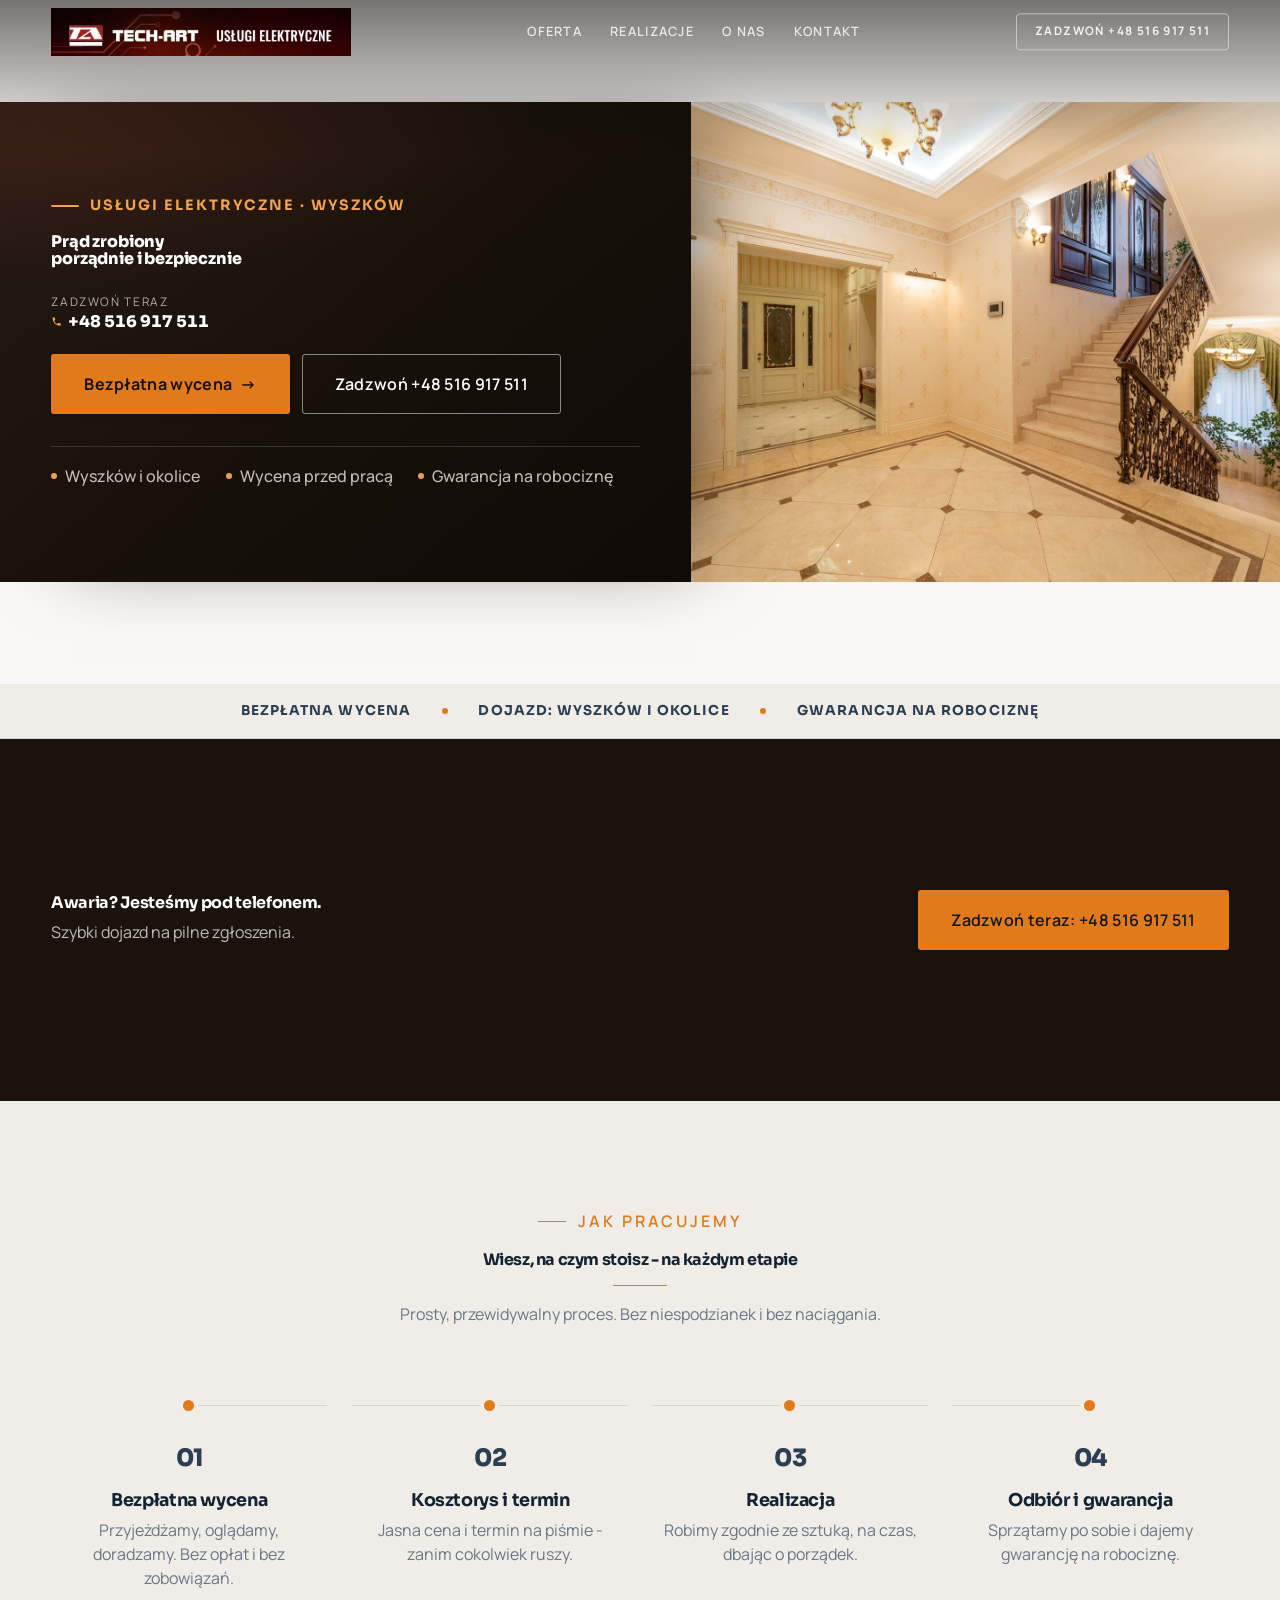
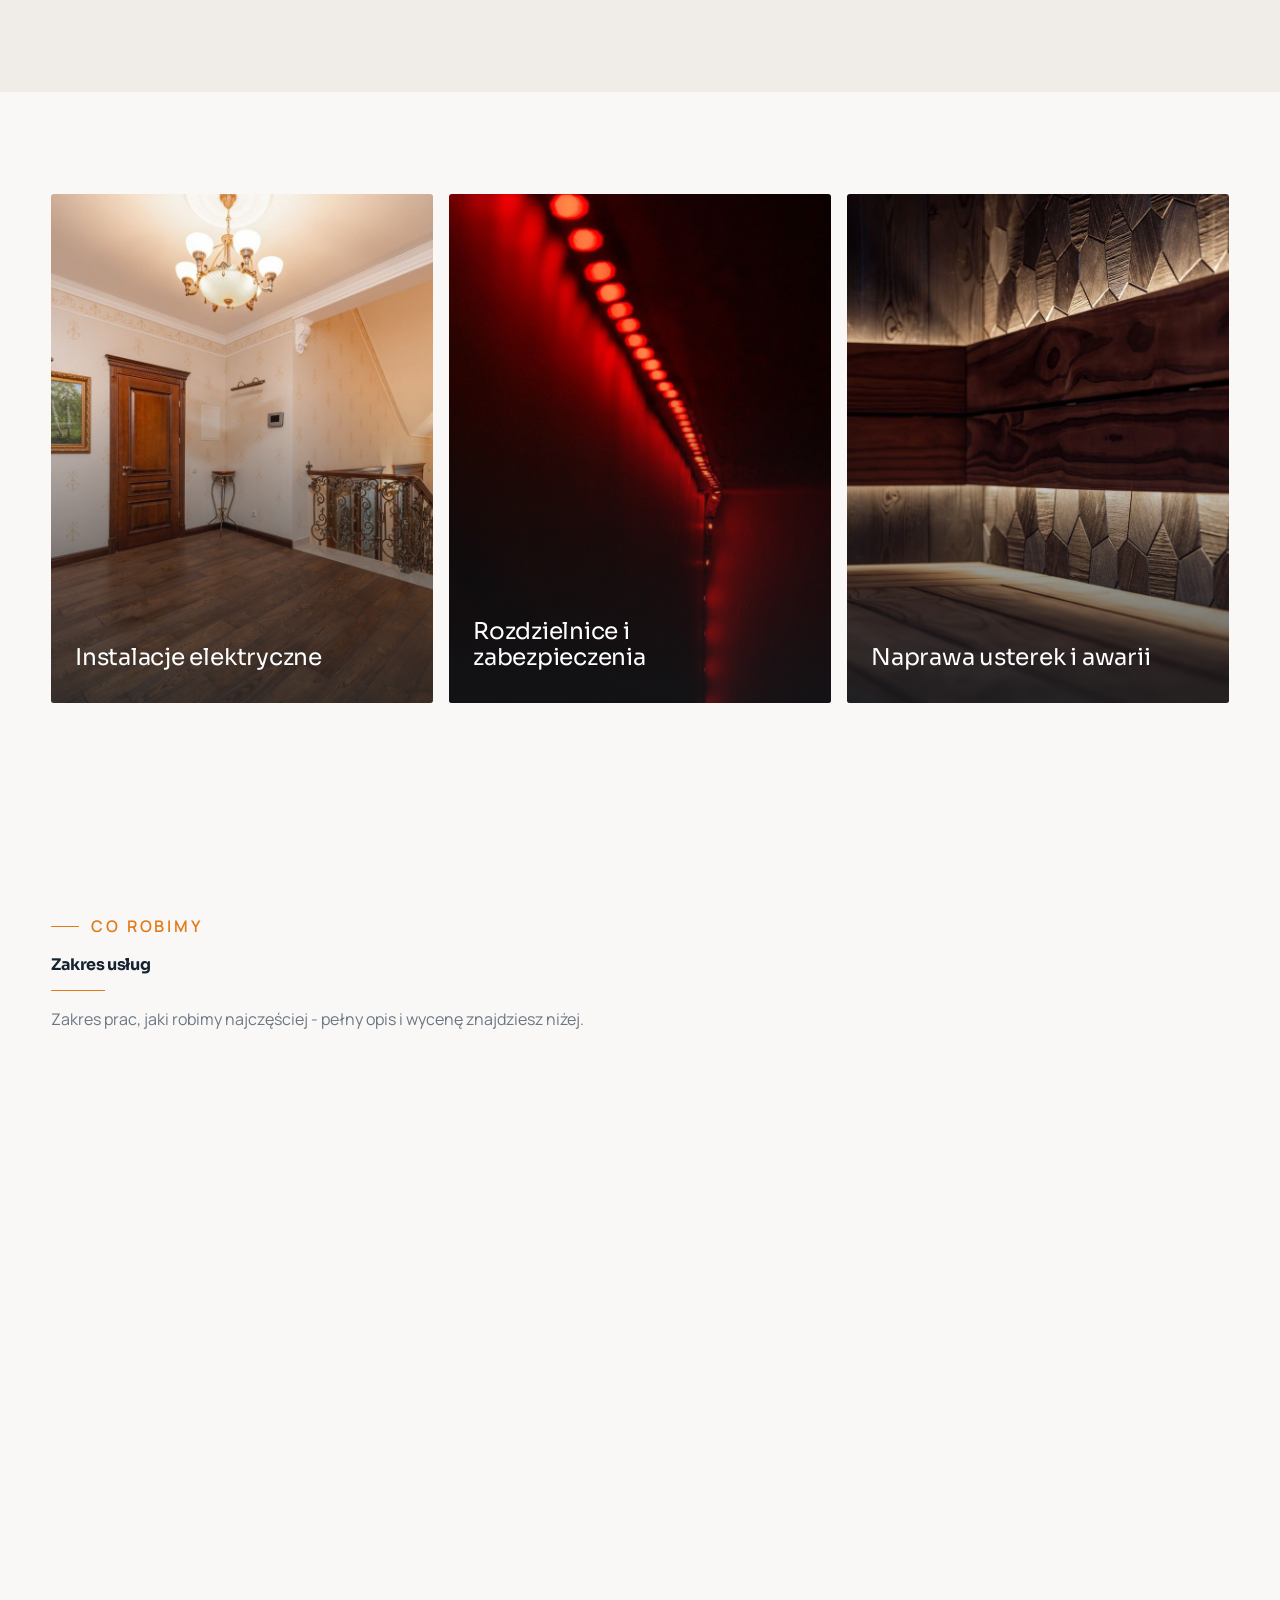
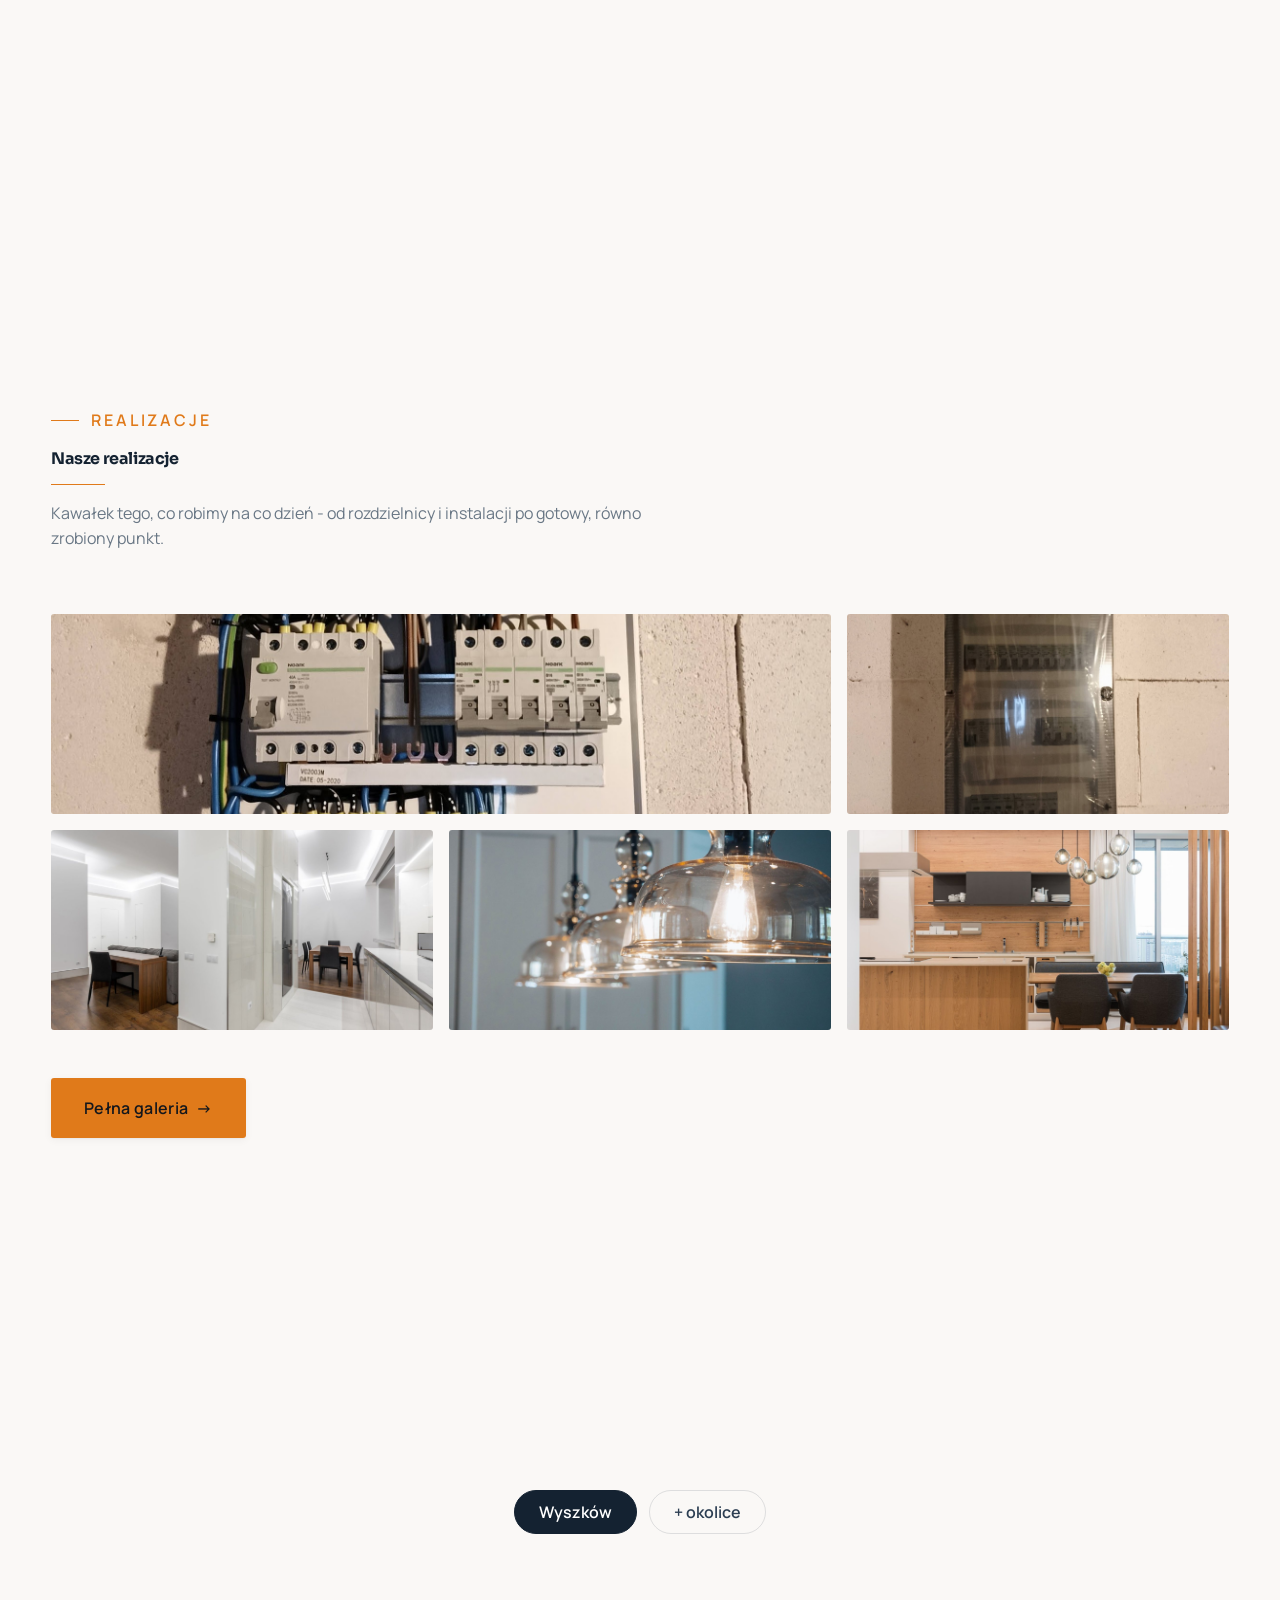
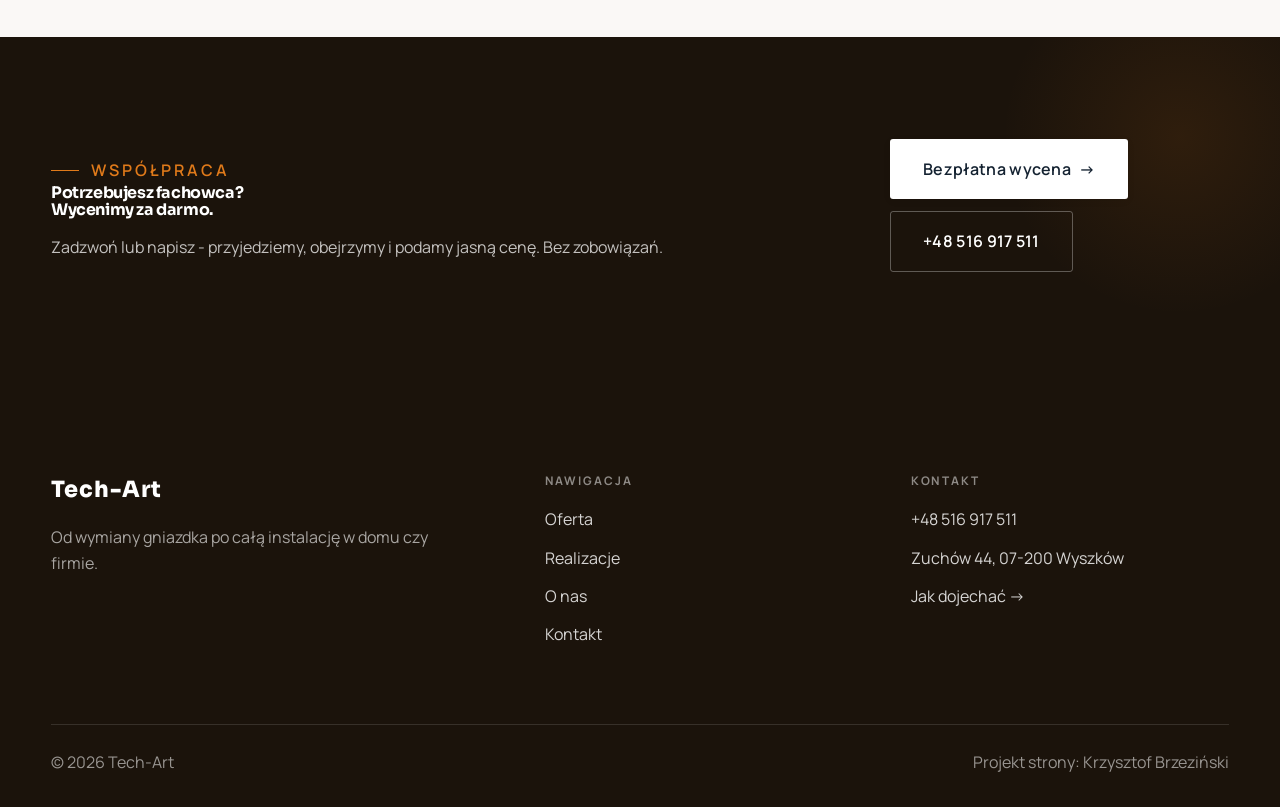
==== commit 1dd0eb59: "Odswiezenie brandu: grafit + bursztyn/czerwien z logo - accent z muddy brazu na energetyczny burszty" ====
--- a/index.html
+++ b/index.html
@@ -35,6 +35,11 @@
       <div class="hf-actions">
         <a href="kontakt.html" class="btn btn-accent">Bezpłatna wycena <span class="arr">→</span></a>
         <a href="tel:+48516917511" class="btn btn-ghost hf-ghost">Zadzwoń +48 516 917 511</a>
+      </div>
+      <div class="hf-meta">
+        <span>Wyszków i okolice</span>
+        <span>Wycena przed pracą</span>
+        <span>Gwarancja na robociznę</span>
       </div>
   </div>
 </section>
--- a/assets/styles.css
+++ b/assets/styles.css
@@ -641,4 +641,41 @@
 [style*="g14.jpg"]{background-position:62% 50%}
 
 /* === auto-paleta ze zdjęć klienta (dopasowanie do estetyki socials) === */
-:root{--accent:#96612C;--accent-d:#72471D;--accent-soft:rgba(150,97,44,0.10);--paper:#F9F9F8;--paper-2:#EFEEED;--paper-3:#E8E7E5;}
+:root{--accent:#e07a1a;--accent-d:#b85f10;--accent-soft:rgba(224,122,26,0.10);--paper:#FAF8F6;--paper-2:#F0ECE7;--paper-3:#E8E2DB;--dark:#1b130b;}
+
+/* ============================================================
+   BRAND REFRESH — Tech-Art (grafit + bursztyn/czerwień z logo)
+   ============================================================ */
+
+/* HERO: panel = ciepły grafit z subtelnym czerwonym poświatem (echo logo) */
+.hf-panel{
+  background:linear-gradient(140deg,#241a14 0%,#171009 55%,#100b07 100%);
+  position:relative;z-index:2;
+  box-shadow:38px 0 80px -34px rgba(0,0,0,.6);
+  padding:clamp(2.4rem,5vw,4.8rem) clamp(1.8rem,4vw,3.8rem);
+}
+.hf-panel::before{content:"";position:absolute;inset:0;pointer-events:none;
+  background:radial-gradient(130% 90% at 8% -10%,rgba(214,74,42,.20),transparent 55%)}
+.hf-panel>*{position:relative;z-index:1}
+
+.hf-kicker{color:#f0a24d;display:inline-flex;align-items:center;gap:.65rem}
+.hf-kicker::before{content:"";width:28px;height:2px;border-radius:2px;background:currentColor;display:inline-block}
+
+.hf-title{margin:var(--space-4) 0 var(--space-5);max-width:16ch}
+.hf-phone-num .ico-tel{color:#f0a24d}
+.hf-phone:hover .hf-phone-num{color:#f6c98f}
+
+/* przyciski: primary = bursztyn (energia, elektryka), ghost = jasny */
+.hf-actions .btn-accent{background:var(--accent);color:#1a120b;font-weight:700}
+.hf-actions .btn-accent:hover{background:#f08a2a;color:#1a120b;transform:translateY(-2px)}
+.hf-ghost{color:#fff;border-color:rgba(255,255,255,.5)}
+.hf-ghost:hover{border-color:#fff;color:#fff;background:rgba(255,255,255,.06)}
+
+.hf-meta{margin-top:var(--space-6);padding-top:var(--space-4);
+  border-top:1px solid rgba(255,255,255,.14);
+  display:flex;flex-wrap:wrap;gap:.5rem 1.6rem;
+  color:rgba(245,238,231,.78);font-size:var(--text-sm);font-weight:500}
+.hf-meta span{display:inline-flex;align-items:center;gap:.5rem}
+.hf-meta span::before{content:"";width:6px;height:6px;border-radius:50%;background:#f0a24d;flex:none}
+
+.fp-row li:not(:last-child)::after{background:var(--accent)}
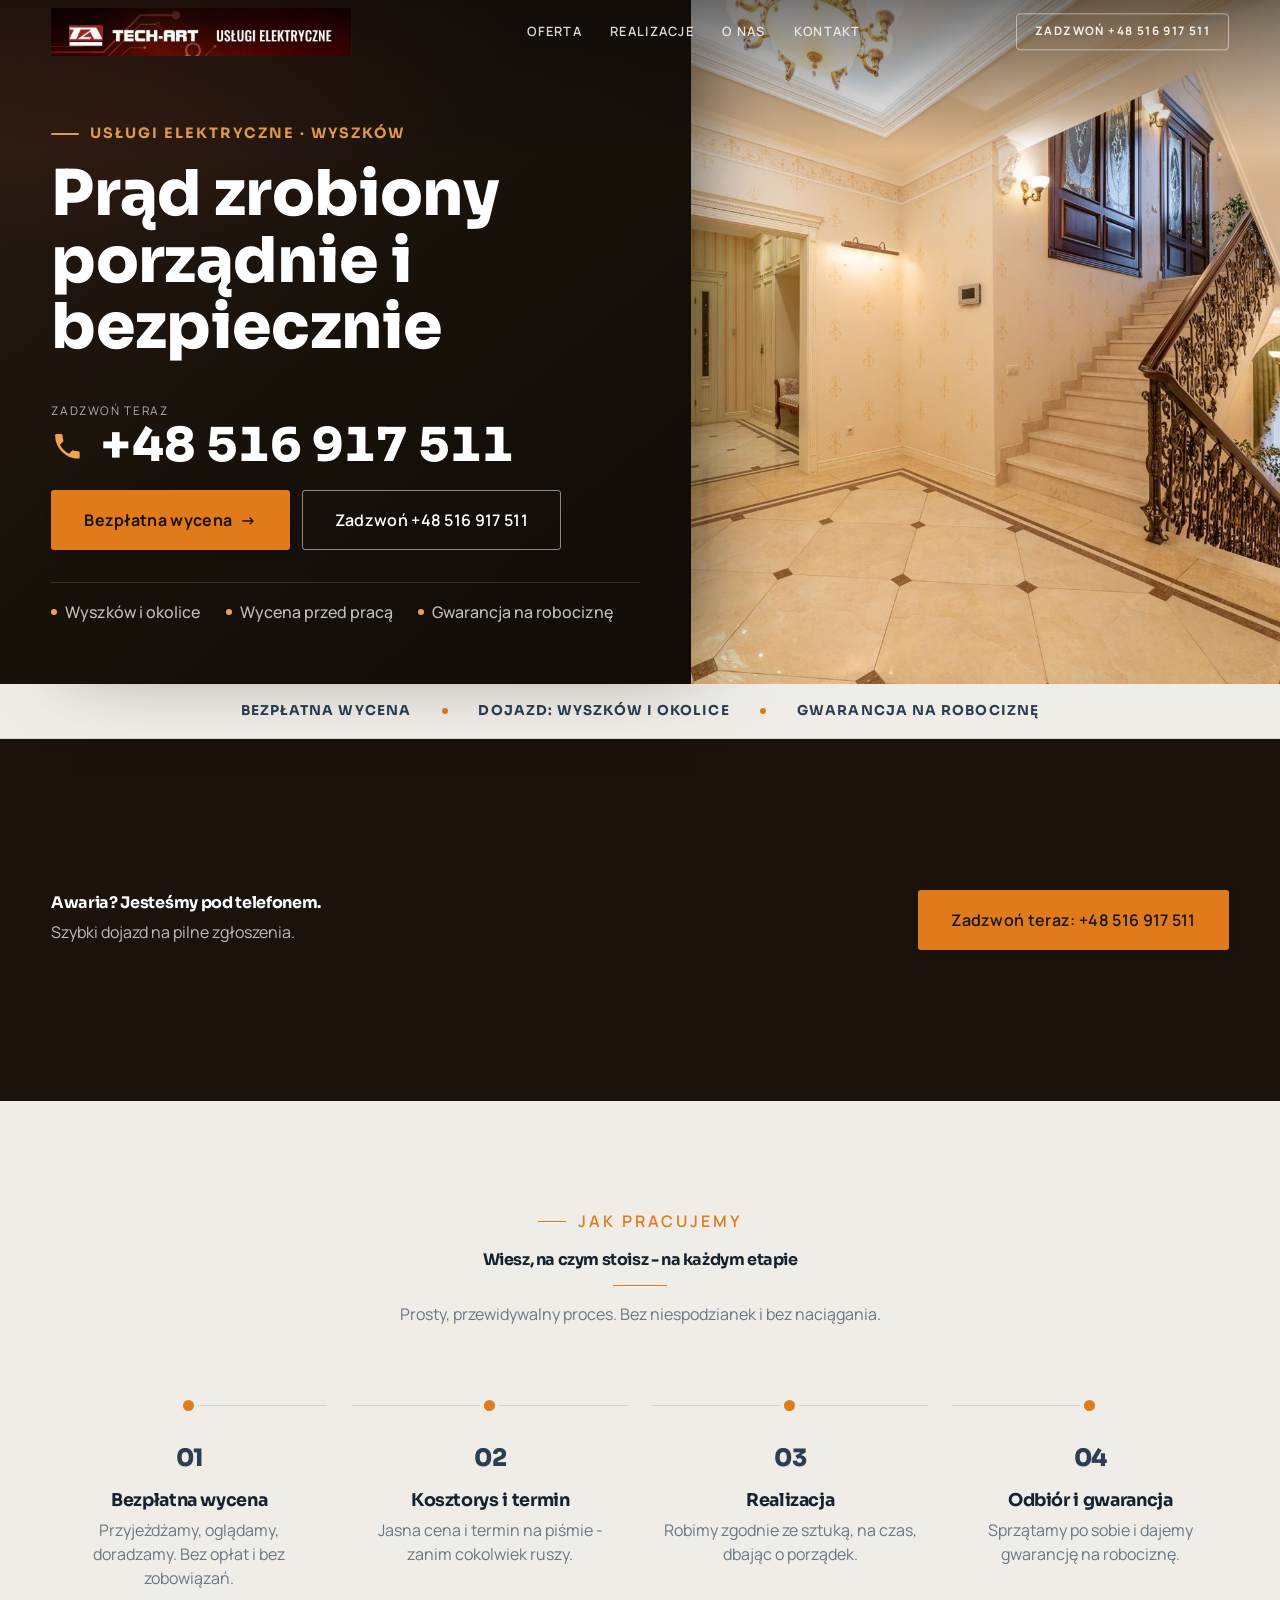
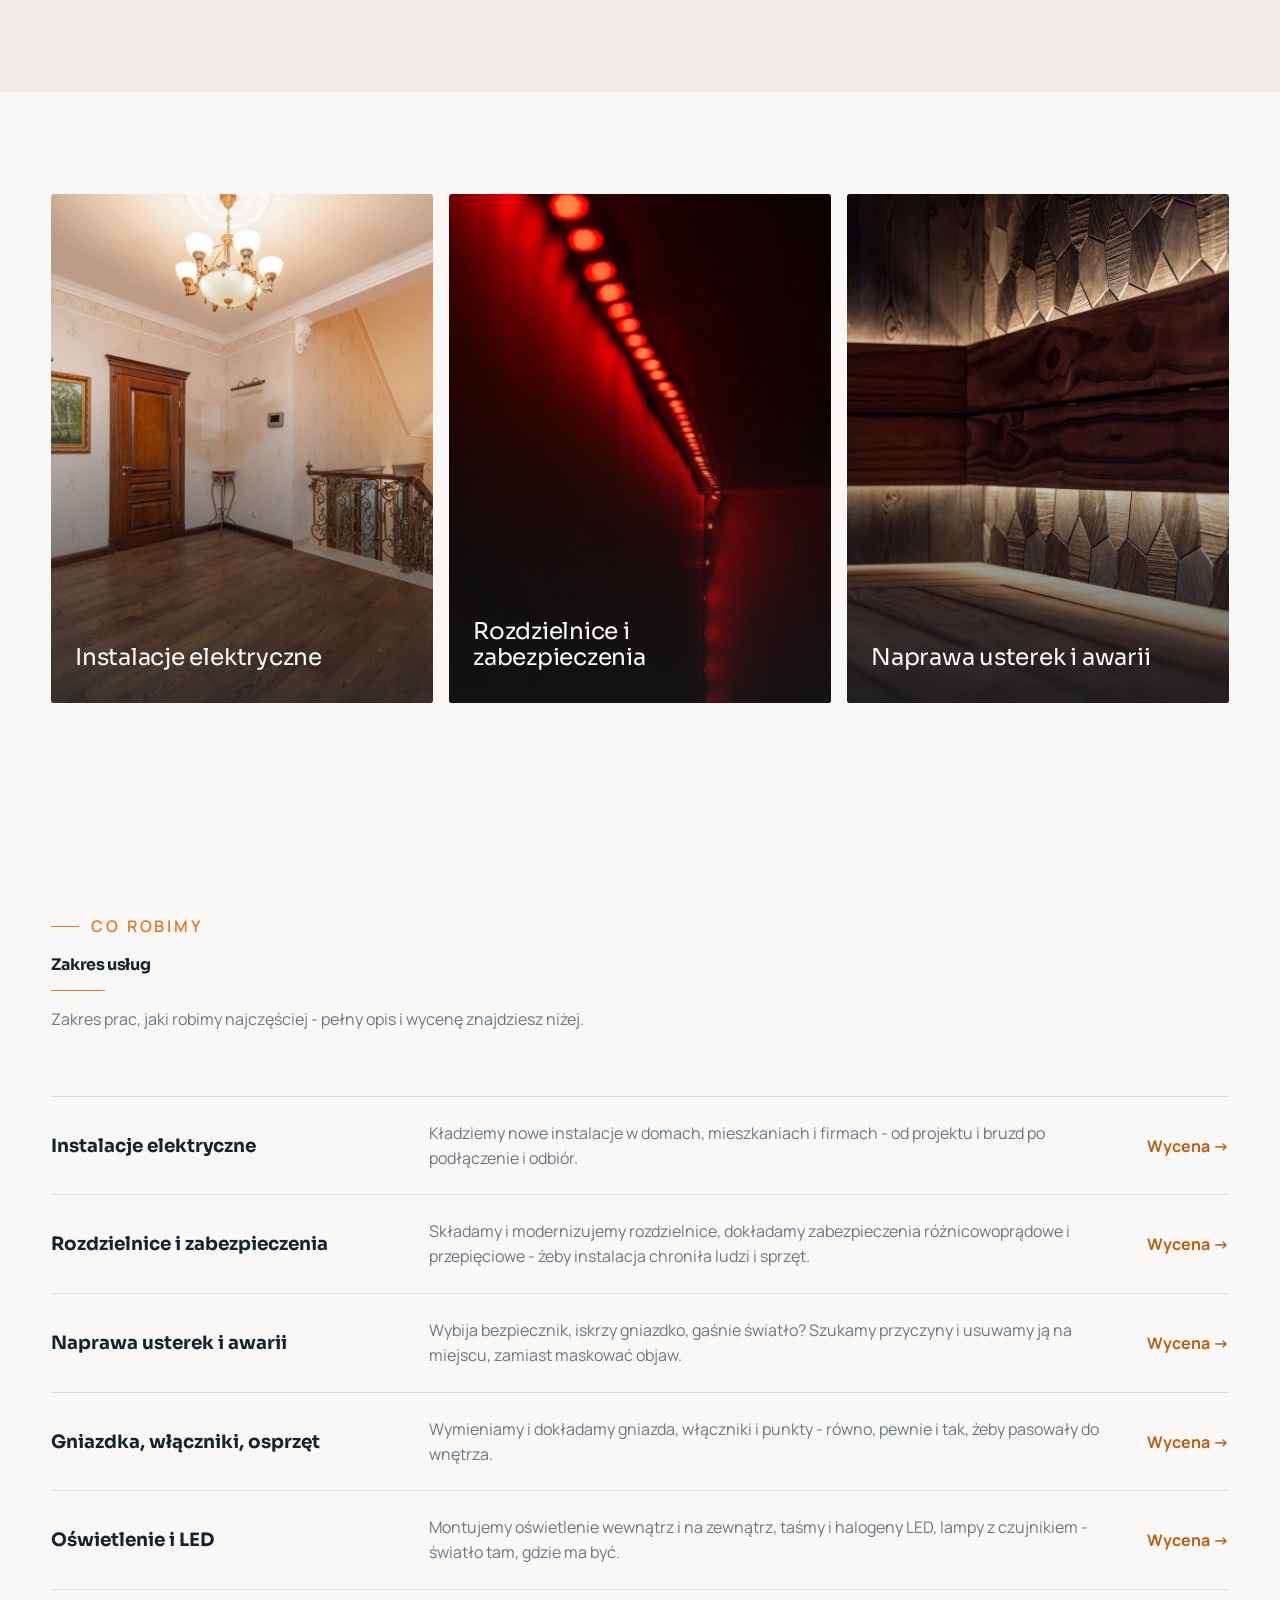
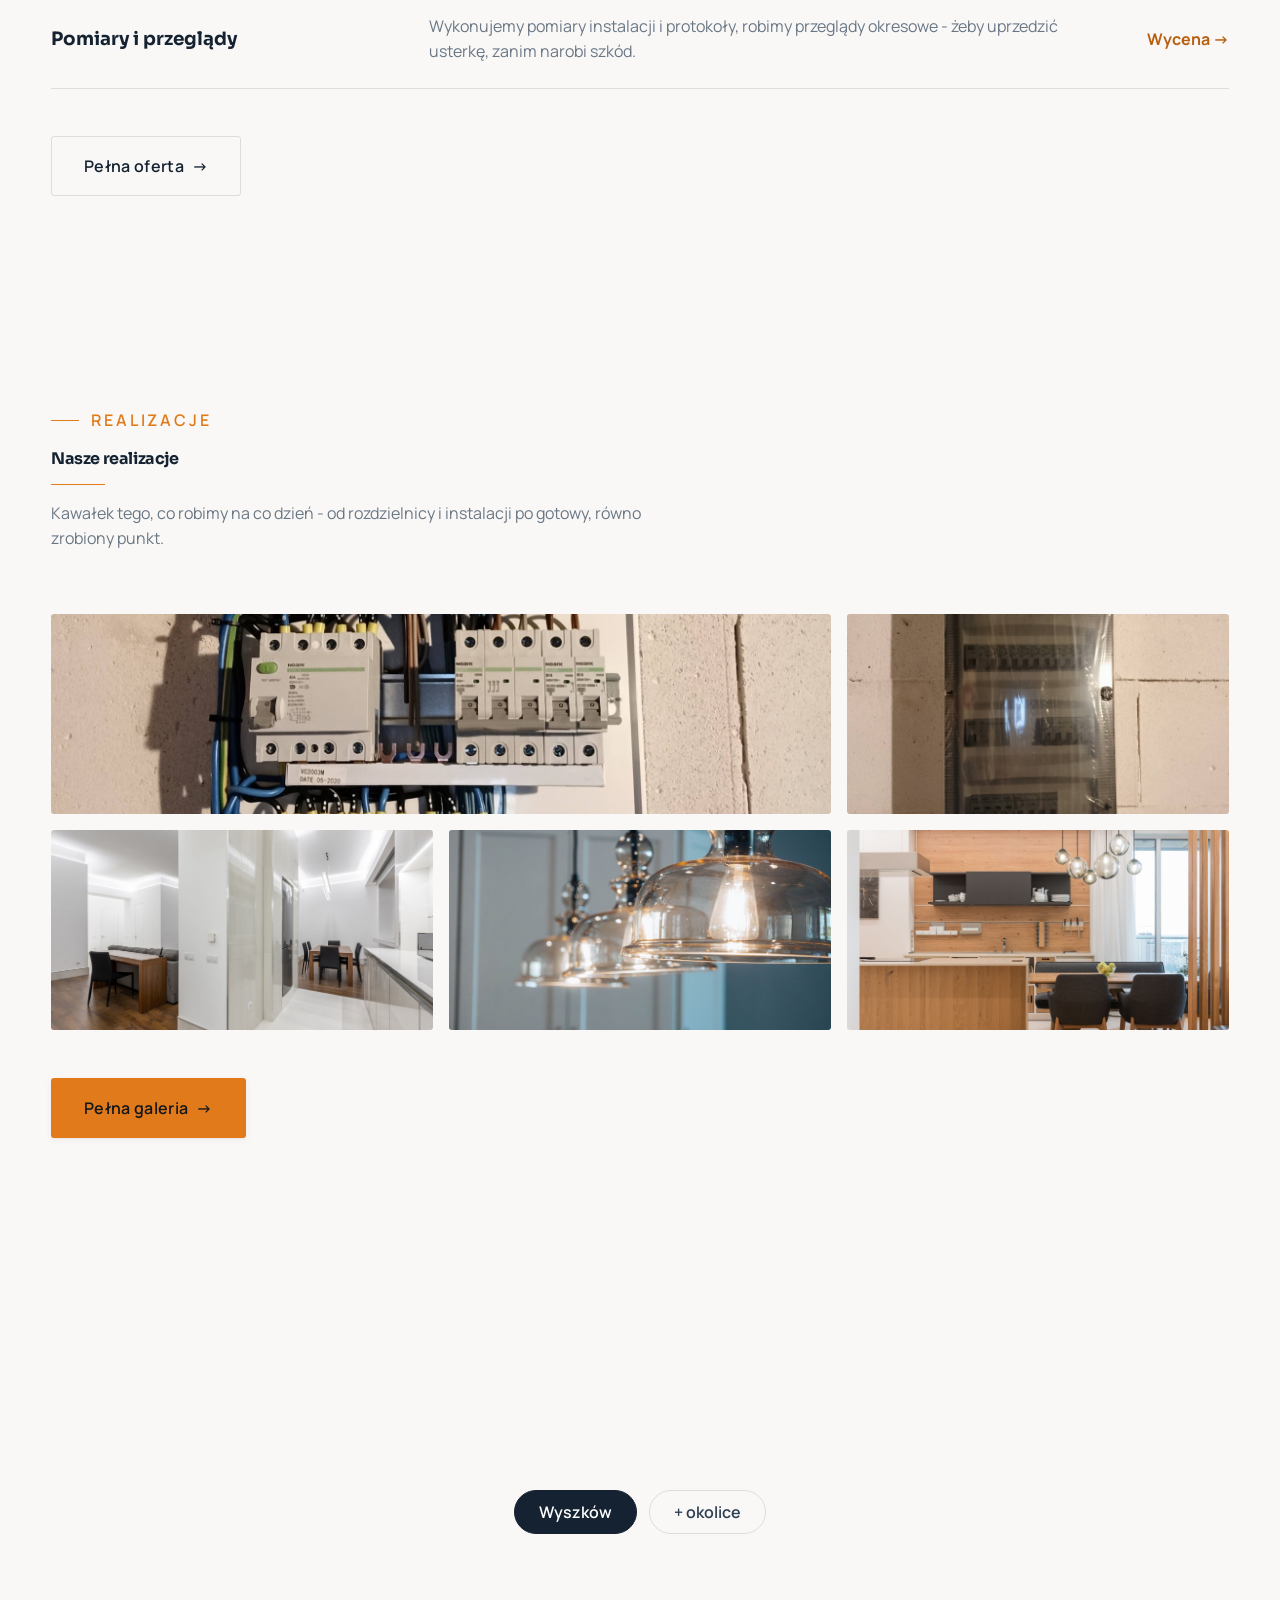
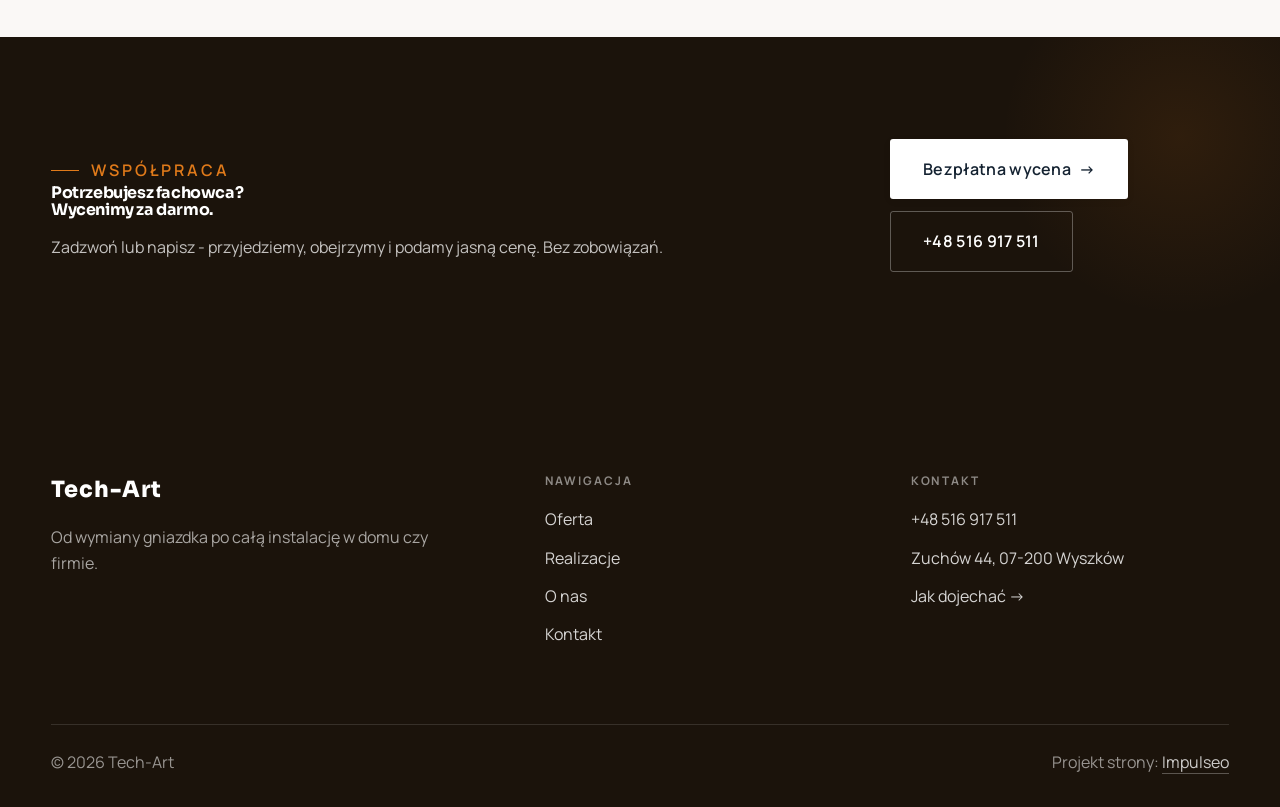
==== commit da759852: "Stopka: podpis Impulseo z linkiem + poprawka znikajacego napisu w naglowku" ====
--- a/index.html
+++ b/index.html
@@ -162,7 +162,7 @@
     </div>
     <div class="foot-bot">
       <span>© 2026 Tech-Art</span>
-      <span>Projekt strony: Krzysztof Brzeziński</span>
+      <span>Projekt strony: <a class="foot-credit" href="https://impulseo.pl" target="_blank" rel="noopener">Impulseo</a></span>
     </div>
   </div>
 </footer>
--- a/assets/styles.css
+++ b/assets/styles.css
@@ -1,7 +1,7 @@
 /* ============================================================
    STOLBASZ — premium, architektoniczny B2B fit-out
    Jasna paleta, zero brązu. System wg premium-web-craft.
-   Projekt strony: Krzysztof Brzeziński
+   Projekt strony: Impulseo (impulseo.pl)
    ============================================================ */
 
 :root{
@@ -648,6 +648,7 @@
    ============================================================ */
 
 /* HERO: panel = ciepły grafit z subtelnym czerwonym poświatem (echo logo) */
+.hero-fach{padding:0}
 .hf-panel{
   background:linear-gradient(140deg,#241a14 0%,#171009 55%,#100b07 100%);
   position:relative;z-index:2;
@@ -679,3 +680,64 @@
 .hf-meta span::before{content:"";width:6px;height:6px;border-radius:50%;background:#f0a24d;flex:none}
 
 .fp-row li:not(:last-child)::after{background:var(--accent)}
+
+/* === HERO-FIT (29.07.2026) — hero DOPASOWUJE SIĘ do wysokości okna =========================
+   Zgłoszenie K. 29.07: na jego laptopie przyciski CTA w hero były ucięte dolną krawędzią
+   (Modern House). Pomiar headless (1512x879 → realny widok 792 px): dolna krawędź CTA
+   wypadała 123 px POD ekranem. Nawet przy maksymalnym oknie (982) było -20 px.
+
+   DLACZEGO POPRZEDNI FIX NIE DZIAŁAŁ: 27.07 dołożyliśmy @media(max-height:820px) — próg.
+   Widok K. ma ~792-895 px, czyli TUŻ NAD progiem → reguła w ogóle się nie włączała.
+   Progi są kruche: każdy inny laptop/dok/pasek zakładek przesuwa granicę.
+
+   ROZWIĄZANIE: zero progów. Każdy rozmiar, który decyduje o wysokości hero (typografia,
+   odstępy, padding), dostaje `min(dotychczasowa-wartość, X svh)` — czyli na wysokim ekranie
+   nic się nie zmienia, a im niższe okno, tym płynniej mniejsze. Treści NIE ucinamy.
+
+   Doklejane na SAM KONIEC styles.css (po motion) → wygrywa kaskadę, nie rusza reguł w miejscu.
+   Weryfikacja: tools-retrofit/measure_fold.py (mierzy zapas pod CTA dla 720/800/879/982). */
+
+/* ---------- HERO KINOWY (strona główna, rodziny „editorial") ---------- */
+.hero-cine .wrap{padding-block:min(var(--space-8),4svh)}
+.hero-cine .eyebrow{margin-bottom:min(var(--space-5),2svh)}
+.hero-cine h1{font-size:min(clamp(2.9rem,2rem + 4.4vw,5.2rem),7.6svh);
+  margin-bottom:min(var(--space-5),2.4svh)}
+.hero-cine .lead{font-size:min(1.125rem,2.3svh);line-height:1.55;
+  margin-bottom:min(var(--space-7),3.2svh)}
+
+/* ---------- HERO FACHOWCY — wariant A (pełny ekran) ---------- */
+.hf-panel{padding-top:min(clamp(6.5rem,13vh,9rem),11svh);
+  padding-bottom:min(clamp(2.6rem,6vh,3.6rem),4svh)}
+.hf-title{font-size:min(clamp(2.3rem,1.6rem + 3.2vw,4.3rem),7svh);
+  margin-top:min(var(--space-4),1.8svh);margin-bottom:min(var(--space-4),1.8svh)}
+.hf-lead{font-size:min(1.18rem,2.3svh);line-height:1.5}
+.hf-phone{margin-top:min(var(--space-6),2.8svh);margin-bottom:min(var(--space-5),2.2svh)}
+.hf-phone-num{font-size:min(clamp(2rem,1.5rem + 2.4vw,3.05rem),5.2svh)}
+.hf-trust{margin-top:min(var(--space-6),2.6svh);padding-top:min(var(--space-4),1.6svh)}
+
+/* Telefon: tam liczy się czytelność, nie upychanie — skalowanie wysokością wyłączone,
+   bo przy 844 px wysokości ekranu svh-limity zaczęłyby zmniejszać tekst bez potrzeby. */
+@media(max-width:680px){
+  .hero-cine h1{font-size:clamp(1.9rem,1.15rem + 4.4vw,2.7rem)}
+  .hero-cine .lead{font-size:.98rem}
+  .hf-title{font-size:clamp(2.1rem,1.6rem + 3.2vw,3rem)}
+  .hf-lead{font-size:1rem}
+  .hf-phone-num{font-size:clamp(1.9rem,1.5rem + 2.4vw,2.5rem)}
+}
+/* === /HERO-FIT === */
+
+
+/* ====== IMPULSEO-FIX-20260731 ======================================================
+   1) PODPIS w stopce jest teraz linkiem do impulseo.pl - ma być widocznie klikalny.
+   2) ŻYWY NAGŁÓWEK: warstwa przenikających kadrów (.mt-hero-layer) miała z-index:1, więc
+      lądowała NAD przyciemnieniem hero, a w rodzinie „fachowcy" nawet nad panelem z tekstem
+      (.hf-panel nie miał własnego z-index). Efekt: przy zmianie zdjęcia napis znikał i wracał.
+      Teraz warstwa idzie tam, gdzie zdjęcie tła (z-index:-2), a treść nagłówka dostaje twardy
+      z-index:3. Zmieniają się WYŁĄCZNIE zdjęcia w tle - napis stoi nieruchomo.
+      (hero-cine celowo pominięte: tam img ma z-index:0 i układ był poprawny.) */
+.foot-bot a.foot-credit{color:rgba(255,255,255,.78);text-decoration:none;border-bottom:1px solid rgba(255,255,255,.28)}
+.foot-bot a.foot-credit:hover{color:#fff;border-bottom-color:#fff}
+.hero-fach > img.mt-hero-layer,.hero-gastro > img.mt-hero-layer,.hero-auto > img.mt-hero-layer,
+.hero-dom > img.mt-hero-layer,.hero-studio > img.mt-hero-layer{z-index:-2}
+.hf-panel,.hf-inner,.hd-panel,.hk-panel,.ha-inner,.hs-inner,.hg-inner{position:relative;z-index:3}
+/* ====== koniec IMPULSEO-FIX-20260731 ====== */
